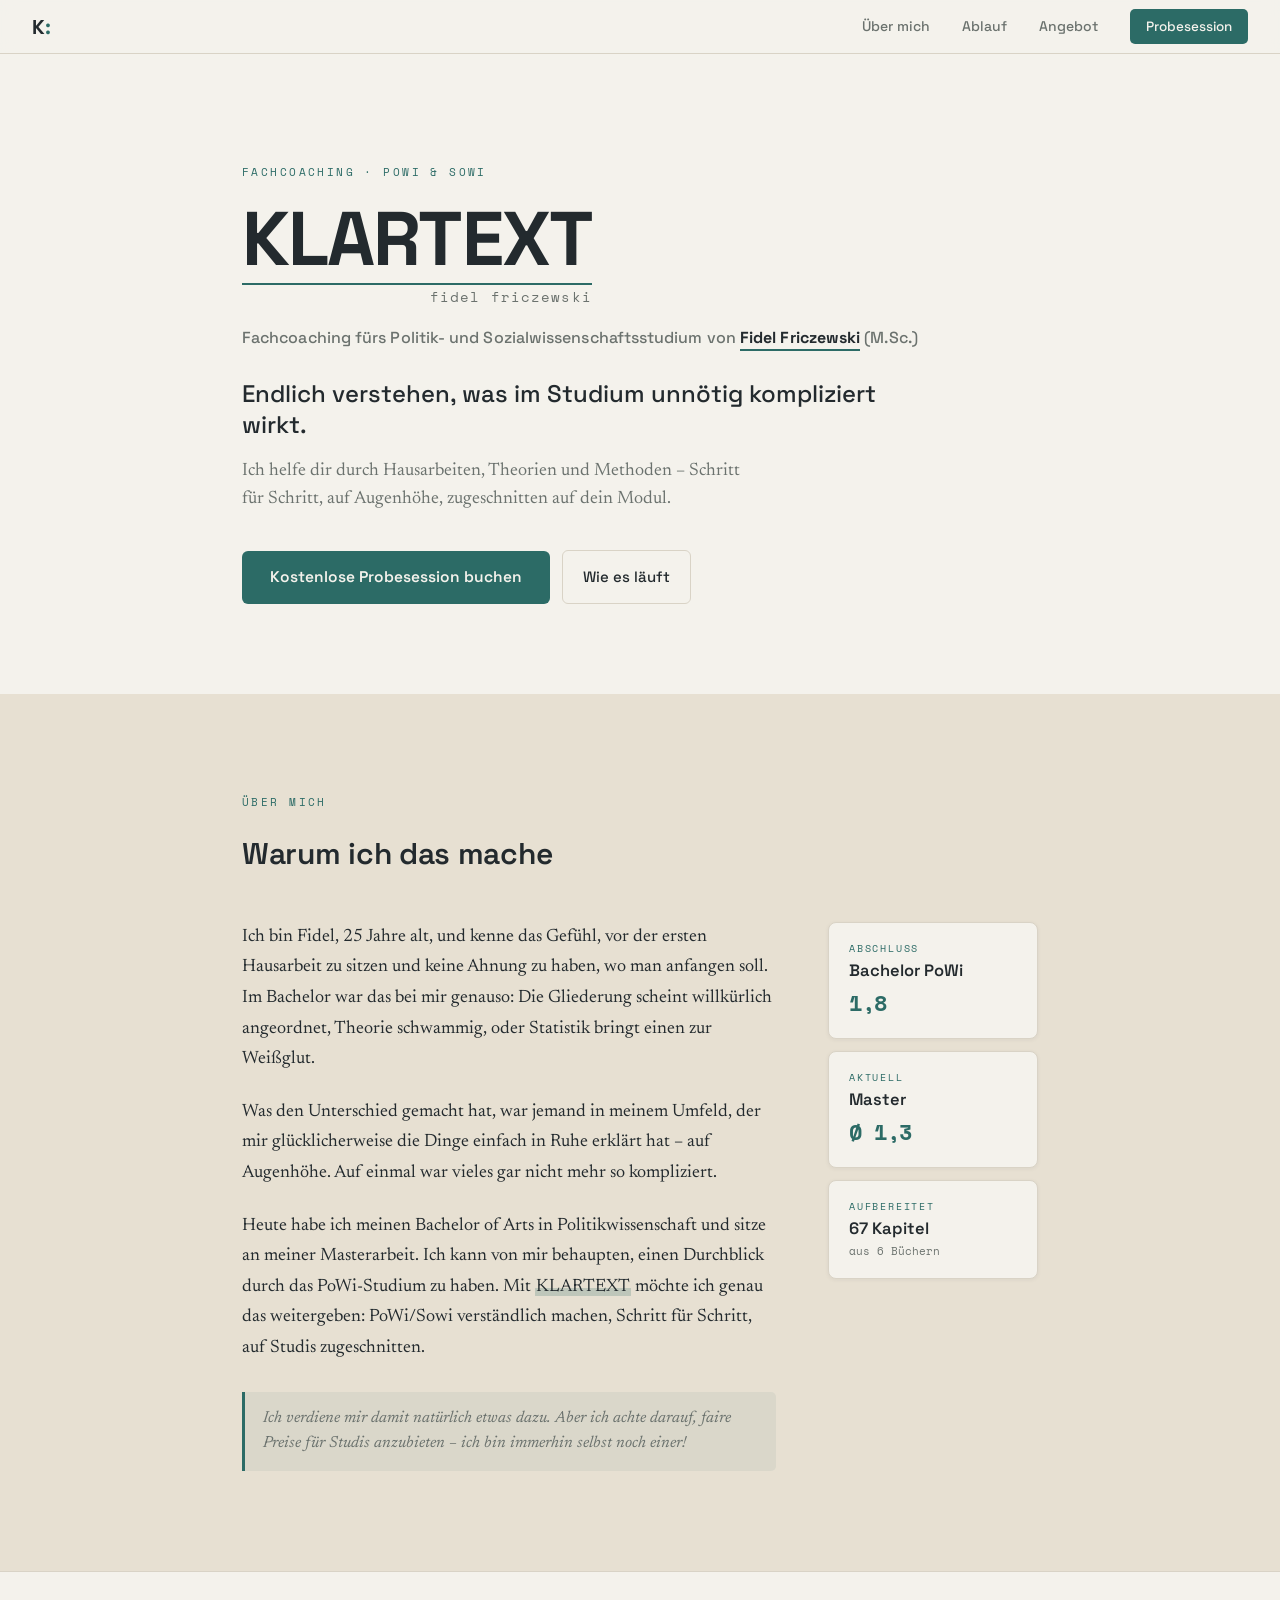
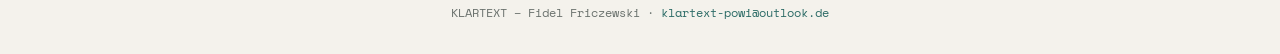
==== index.html @ bd60b350 "Rebrand to KLARTEXT – Fidel Friczewski + add favicons - New wordmark with byline signature (petrol u" ====
<!DOCTYPE html>
<html lang="de">
<head>
  <meta charset="UTF-8">
  <meta name="viewport" content="width=device-width, initial-scale=1">
  <title>KLARTEXT – Fidel Friczewski · Fachcoaching für PoWi-Studis</title>
  <meta name="description" content="Fachcoaching fürs Politik- und Sozialwissenschaftsstudium von Fidel Friczewski (M.Sc.). Verständlich erklärt, auf Augenhöhe, zugeschnitten auf dein Modul.">
  <link rel="preconnect" href="https://fonts.googleapis.com">
  <link rel="preconnect" href="https://fonts.gstatic.com" crossorigin>
  <link href="https://fonts.googleapis.com/css2?family=Newsreader:opsz,wght@6..72,400;6..72,500;6..72,600&family=Space+Grotesk:wght@400;500;600;700&family=Space+Mono:wght@400;700&display=swap" rel="stylesheet">
  <link rel="stylesheet" href="style.css">

<link rel="icon" type="image/png" href="favicons/favicon-96x96.png" sizes="96x96" />
<link rel="icon" type="image/svg+xml" href="favicons/favicon.svg" />
<link rel="shortcut icon" href="favicons/favicon.ico" />
<link rel="apple-touch-icon" sizes="180x180" href="favicons/apple-touch-icon.png" />
<meta name="apple-mobile-web-app-title" content="KLARTEXT" />
<link rel="manifest" href="favicons/site.webmanifest" />


</head>
<body>

  <!-- NAV -->
  <header class="site-nav">
    <a href="#" class="nav-mark">K<span class="colon">:</span></a>
    <nav>
      <a href="#ueber-mich">Über mich</a>
      <a href="#ablauf">Ablauf</a>
      <a href="#angebot">Angebot</a>
      <a href="#buchen" class="nav-cta">Probesession</a>
    </nav>
  </header>

  <main>

    <!-- SECTION 1: HERO -->
    <section id="hero" class="section-hero">
      <div class="container">
        <p class="eyebrow">Fachcoaching · PoWi & Sowi</p>
        <h1 class="wordmark">
          <span class="wm-sig">KLARTEXT<span class="byline">fidel friczewski</span></span>
        </h1>
        <p class="hero-nametag">Fachcoaching fürs Politik- und Sozialwissenschaftsstudium von <strong>Fidel Friczewski</strong> (M.Sc.)</p>
        <p class="tagline">Endlich verstehen, was im Studium unnötig kompliziert wirkt.</p>
        <p class="pitch">
          Ich helfe dir durch Hausarbeiten, Theorien und Methoden –
          Schritt für Schritt, auf Augenhöhe, zugeschnitten auf dein Modul.
        </p>
        <div class="hero-actions">
          <a href="#buchen" class="btn-primary">Kostenlose Probesession buchen</a>
          <a href="#ablauf" class="btn-ghost">Wie es läuft</a>
        </div>
      </div>
    </section>

    <!-- SECTION 2: ÜBER MICH -->
    <section id="ueber-mich" class="section-ueber">
      <div class="container">

        <div class="ueber-header" data-animate="fade-up">
          <p class="eyebrow">Über mich</p>
          <h2 class="section-heading">Warum ich das mache</h2>
        </div>

        <div class="ueber-layout">
          <div class="ueber-story">
            <p data-animate="fade-up" data-delay="0">Ich bin Fidel, 25 Jahre alt, und kenne das Gefühl, vor der ersten Hausarbeit zu sitzen und keine Ahnung zu haben, wo man anfangen soll. Im Bachelor war das bei mir genauso: Die Gliederung scheint willkürlich angeordnet, Theorie schwammig, oder Statistik bringt einen zur Weißglut.</p>
            <p data-animate="fade-up" data-delay="80">Was den Unterschied gemacht hat, war jemand in meinem Umfeld, der mir glücklicherweise die Dinge einfach in Ruhe erklärt hat – auf Augenhöhe. Auf einmal war vieles gar nicht mehr so kompliziert.</p>
            <p data-animate="fade-up" data-delay="160">Heute habe ich meinen Bachelor of Arts in Politikwissenschaft und sitze an meiner Masterarbeit. Ich kann von mir behaupten, einen Durchblick durch das PoWi-Studium zu haben. Mit <span class="kw">KLARTEXT</span> möchte ich genau das weitergeben: PoWi/Sowi verständlich machen, Schritt für Schritt, auf Studis zugeschnitten.</p>
            <blockquote class="ueber-honest" data-animate="fade-up" data-delay="240">Ich verdiene mir damit natürlich etwas dazu. Aber ich achte darauf, faire Preise für Studis anzubieten – ich bin immerhin selbst noch einer!</blockquote>
          </div>

          <aside class="ueber-facts">
            <div class="fact-card" data-animate="fade-up" data-delay="100">
              <span class="fact-label">Abschluss</span>
              <span class="fact-value">Bachelor PoWi</span>
              <span class="fact-score">1,8</span>
            </div>
            <div class="fact-card" data-animate="fade-up" data-delay="180">
              <span class="fact-label">Aktuell</span>
              <span class="fact-value">Master</span>
              <span class="fact-score">Ø 1,3</span>
            </div>
            <div class="fact-card" data-animate="fade-up" data-delay="260">
              <span class="fact-label">Aufbereitet</span>
              <span class="fact-value">67 Kapitel</span>
              <span class="fact-meta">aus 6 Büchern</span>
            </div>
          </aside>
        </div>

      </div>
    </section>

  </main>

  <!-- FOOTER placeholder -->
  <footer class="site-footer">
    <p>KLARTEXT – Fidel Friczewski · <a href="mailto:klartext-powi@outlook.de">klartext-powi@outlook.de</a></p>
  </footer>

  <script>
    const observer = new IntersectionObserver((entries) => {
      entries.forEach(entry => {
        if (!entry.isIntersecting) return;
        const el = entry.target;
        const delay = el.dataset.delay || 0;
        setTimeout(() => el.classList.add('is-visible'), Number(delay));
        observer.unobserve(el);
      });
    }, { threshold: 0.12 });

    document.querySelectorAll('[data-animate]').forEach(el => observer.observe(el));
  </script>
</body>
</html>
---- style.css ----
/* ─── TOKENS ─────────────────────────────────────────────── */
:root {
  --tinte:     #232a2e;
  --papier:    #f4f2ec;
  --petrol:    #2c6b66;
  --petrol-hl: rgba(44,107,102,.22);
  --sand:      #e7e0d2;
  --nebel:     #6b726e;
  --linie:     #d9d3c6;
  --card:      #fbfaf5;

  --font-display: "Space Grotesk", sans-serif;
  --font-body:    "Newsreader", Georgia, serif;
  --font-mono:    "Space Mono", monospace;

  --container: 860px;
}

/* ─── RESET ──────────────────────────────────────────────── */
*, *::before, *::after { box-sizing: border-box; margin: 0; padding: 0; }
html { scroll-behavior: smooth; }
body {
  background: var(--papier);
  color: var(--tinte);
  font-family: var(--font-body);
  font-size: 17px;
  line-height: 1.6;
  -webkit-font-smoothing: antialiased;
}
a { color: inherit; text-decoration: none; }
img { display: block; max-width: 100%; }

/* ─── LAYOUT HELPERS ─────────────────────────────────────── */
.container {
  max-width: var(--container);
  margin: 0 auto;
  padding: 0 clamp(18px, 5vw, 32px);
}

.eyebrow {
  font-family: var(--font-mono);
  font-size: 11px;
  letter-spacing: .22em;
  text-transform: uppercase;
  color: var(--petrol);
  margin-bottom: 18px;
}

.kw {
  background: linear-gradient(transparent 56%, var(--petrol-hl) 56%);
  padding: 0 .06em;
}

.colon { color: var(--petrol); }

/* ─── NAV ────────────────────────────────────────────────── */
.site-nav {
  position: sticky;
  top: 0;
  z-index: 100;
  background: rgba(244,242,236,.92);
  backdrop-filter: blur(8px);
  -webkit-backdrop-filter: blur(8px);
  border-bottom: 1px solid var(--linie);
  display: flex;
  align-items: center;
  justify-content: space-between;
  padding: 0 clamp(18px, 5vw, 32px);
  height: 54px;
}

.nav-mark {
  font-family: var(--font-display);
  font-weight: 700;
  font-size: 20px;
  letter-spacing: -.02em;
  line-height: 1;
}

.site-nav nav {
  display: flex;
  align-items: center;
  gap: clamp(16px, 3vw, 32px);
}

.site-nav nav a {
  font-family: var(--font-display);
  font-size: 14px;
  font-weight: 500;
  color: var(--nebel);
  transition: color .15s;
}
.site-nav nav a:hover { color: var(--tinte); }

.nav-cta {
  color: var(--papier) !important;
  background: var(--petrol);
  padding: 7px 16px;
  border-radius: 5px;
  font-size: 13.5px !important;
  transition: opacity .15s !important;
}
.nav-cta:hover { opacity: .85; }

/* ─── BUTTONS ────────────────────────────────────────────── */
.btn-primary {
  display: inline-block;
  background: var(--petrol);
  color: var(--papier);
  font-family: var(--font-display);
  font-weight: 600;
  font-size: 15.5px;
  padding: 14px 28px;
  border-radius: 6px;
  transition: opacity .15s;
}
.btn-primary:hover { opacity: .85; }

.btn-ghost {
  display: inline-block;
  color: var(--tinte);
  font-family: var(--font-display);
  font-weight: 500;
  font-size: 15px;
  padding: 14px 20px;
  border: 1px solid var(--linie);
  border-radius: 6px;
  transition: border-color .15s, color .15s;
}
.btn-ghost:hover { border-color: var(--petrol); color: var(--petrol); }

/* ─── WORDMARK SIGNATURE ─────────────────────────────────── */
.wm-sig { display: inline-block; }
.wm-sig .byline {
  display: block;
  text-align: right;
  border-top: 2px solid var(--petrol);
  margin-top: 6px;
  padding-top: 5px;
  font-family: var(--font-mono);
  font-size: clamp(11px, 1.4vw, 14px);
  font-weight: 400;
  letter-spacing: .08em;
  color: var(--nebel);
  line-height: 1;
}

/* ─── SECTION 1: HERO ────────────────────────────────────── */
.section-hero {
  padding: clamp(64px, 10vw, 110px) 0 clamp(56px, 8vw, 90px);
}

.section-hero .wordmark {
  font-family: var(--font-display);
  font-weight: 700;
  font-size: clamp(44px, 9vw, 76px);
  line-height: 1.02;
  letter-spacing: -.025em;
  margin-bottom: 10px;
}

.hero-nametag {
  font-family: var(--font-display);
  font-size: clamp(13.5px, 1.8vw, 16px);
  font-weight: 500;
  color: var(--nebel);
  margin-bottom: 28px;
  letter-spacing: .005em;
}
.hero-nametag strong {
  color: var(--tinte);
  font-weight: 700;
  border-bottom: 2px solid var(--petrol);
  padding-bottom: 1px;
}

.section-hero .tagline {
  font-family: var(--font-display);
  font-weight: 500;
  font-size: clamp(19px, 3vw, 24px);
  line-height: 1.3;
  max-width: 46ch;
  margin-bottom: 16px;
}

.section-hero .pitch {
  font-size: 18px;
  color: var(--nebel);
  max-width: 52ch;
  margin-bottom: 36px;
}

.hero-actions {
  display: flex;
  flex-wrap: wrap;
  gap: 12px;
  align-items: center;
}

/* ─── SCROLL ANIMATIONS ──────────────────────────────────── */
@media (prefers-reduced-motion: no-preference) {
  [data-animate="fade-up"] {
    opacity: 0;
    transform: translateY(22px);
    transition: opacity .55s ease, transform .55s ease;
  }
  [data-animate="fade-up"].is-visible {
    opacity: 1;
    transform: none;
  }
}

/* ─── SHARED SECTION HEADING ─────────────────────────────── */
.section-heading {
  font-family: var(--font-display);
  font-weight: 600;
  font-size: clamp(22px, 4vw, 30px);
  letter-spacing: -.01em;
  margin-bottom: 40px;
}

/* ─── SECTION 2: ÜBER MICH ──────────────────────────────── */
.section-ueber {
  background: var(--sand);
  padding: clamp(64px, 9vw, 100px) 0;
}

.ueber-header {
  margin-bottom: 44px;
}
.ueber-header .section-heading { margin-bottom: 0; }

.ueber-layout {
  display: grid;
  grid-template-columns: 1fr 210px;
  gap: 52px;
  align-items: start;
}

@media (max-width: 660px) {
  .ueber-layout { grid-template-columns: 1fr; gap: 36px; }
}

.ueber-story p {
  font-size: 18px;
  line-height: 1.7;
  margin-bottom: 22px;
}
.ueber-story p:last-of-type { margin-bottom: 0; }

.ueber-honest {
  margin-top: 28px;
  padding: 14px 18px;
  border-left: 3px solid var(--petrol);
  background: rgba(44,107,102,.07);
  border-radius: 0 5px 5px 0;
  font-family: var(--font-body);
  font-size: 16px;
  color: var(--nebel);
  font-style: italic;
}

.ueber-facts {
  display: flex;
  flex-direction: column;
  gap: 12px;
}

.fact-card {
  background: var(--papier);
  border: 1px solid var(--linie);
  border-radius: 8px;
  padding: 18px 20px;
  display: flex;
  flex-direction: column;
  gap: 4px;
  box-shadow: 0 1px 4px rgba(35,42,46,.06);
}

.fact-label {
  font-family: var(--font-mono);
  font-size: 10px;
  letter-spacing: .18em;
  text-transform: uppercase;
  color: var(--petrol);
}

.fact-value {
  font-family: var(--font-display);
  font-weight: 600;
  font-size: 16.5px;
  color: var(--tinte);
  line-height: 1.2;
}

.fact-score {
  font-family: var(--font-mono);
  font-size: 22px;
  font-weight: 700;
  color: var(--petrol);
  letter-spacing: -.02em;
}

.fact-meta {
  font-family: var(--font-mono);
  font-size: 11px;
  color: var(--nebel);
}

/* ─── FOOTER ─────────────────────────────────────────────── */
.site-footer {
  border-top: 1px solid var(--linie);
  padding: 32px clamp(18px, 5vw, 32px);
  text-align: center;
  font-family: var(--font-mono);
  font-size: 11.5px;
  color: var(--nebel);
}
.site-footer a { color: var(--petrol); }
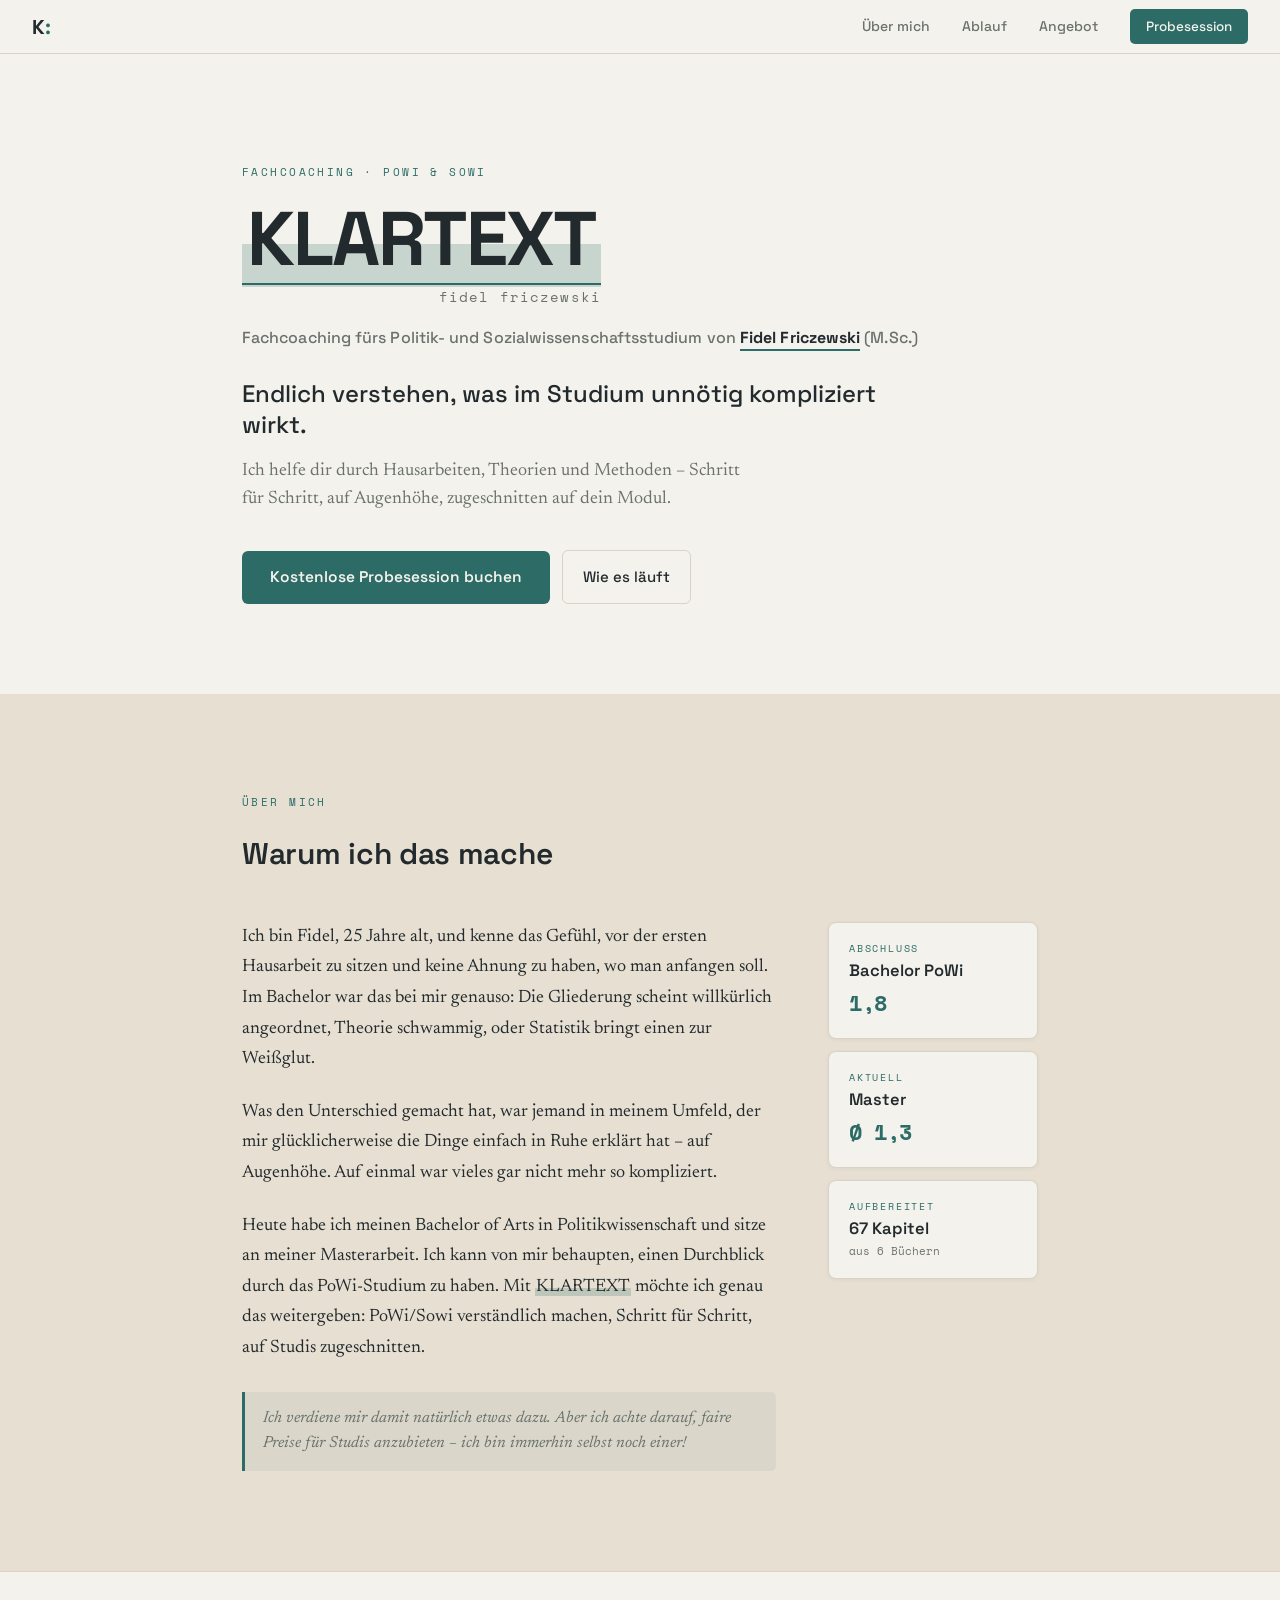
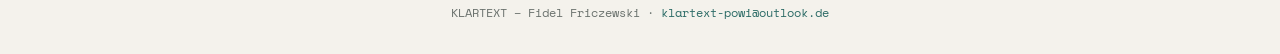
==== commit 8dfe1071: "new" ====
--- a/index.html
+++ b/index.html
@@ -39,7 +39,7 @@
       <div class="container">
         <p class="eyebrow">Fachcoaching · PoWi & Sowi</p>
         <h1 class="wordmark">
-          <span class="wm-sig">KLARTEXT<span class="byline">fidel friczewski</span></span>
+          <span class="wm-sig"><span class="kw">KLARTEXT</span><span class="byline">fidel friczewski</span></span>
         </h1>
         <p class="hero-nametag">Fachcoaching fürs Politik- und Sozialwissenschaftsstudium von <strong>Fidel Friczewski</strong> (M.Sc.)</p>
         <p class="tagline">Endlich verstehen, was im Studium unnötig kompliziert wirkt.</p>
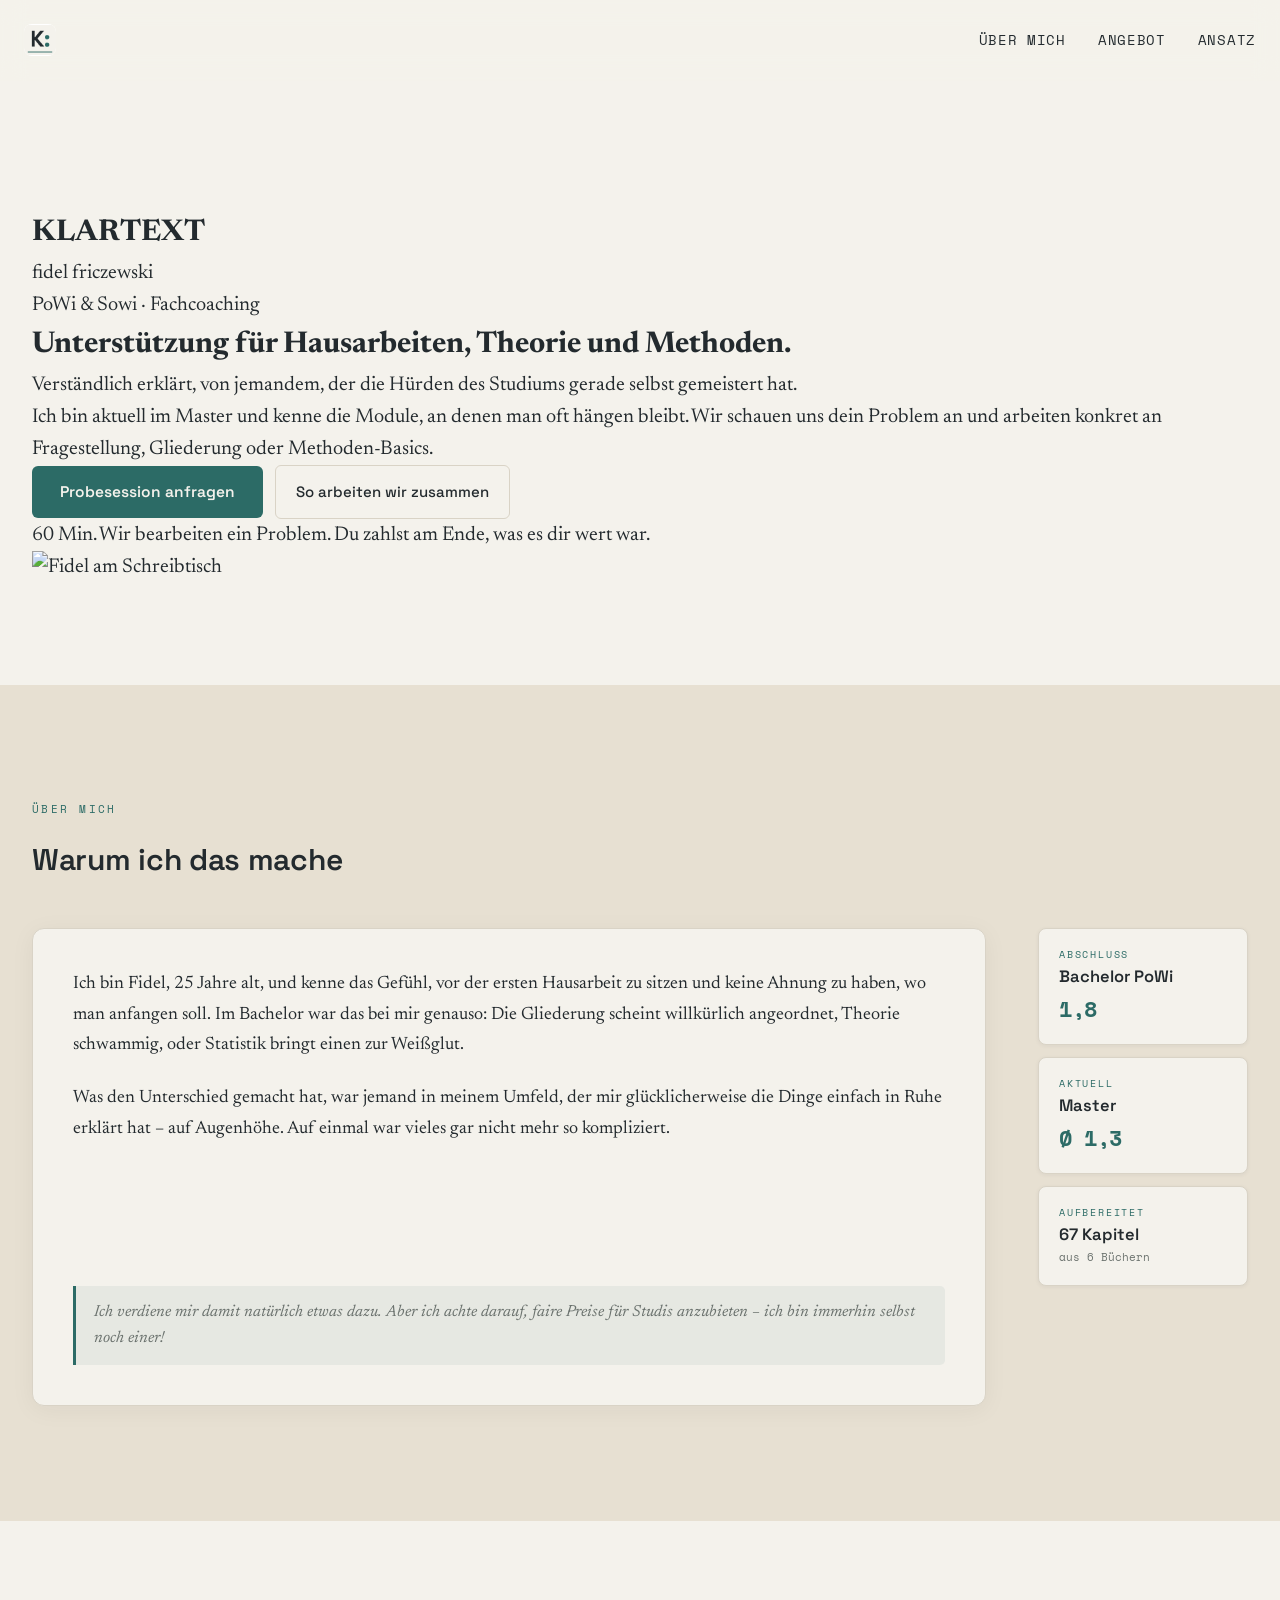
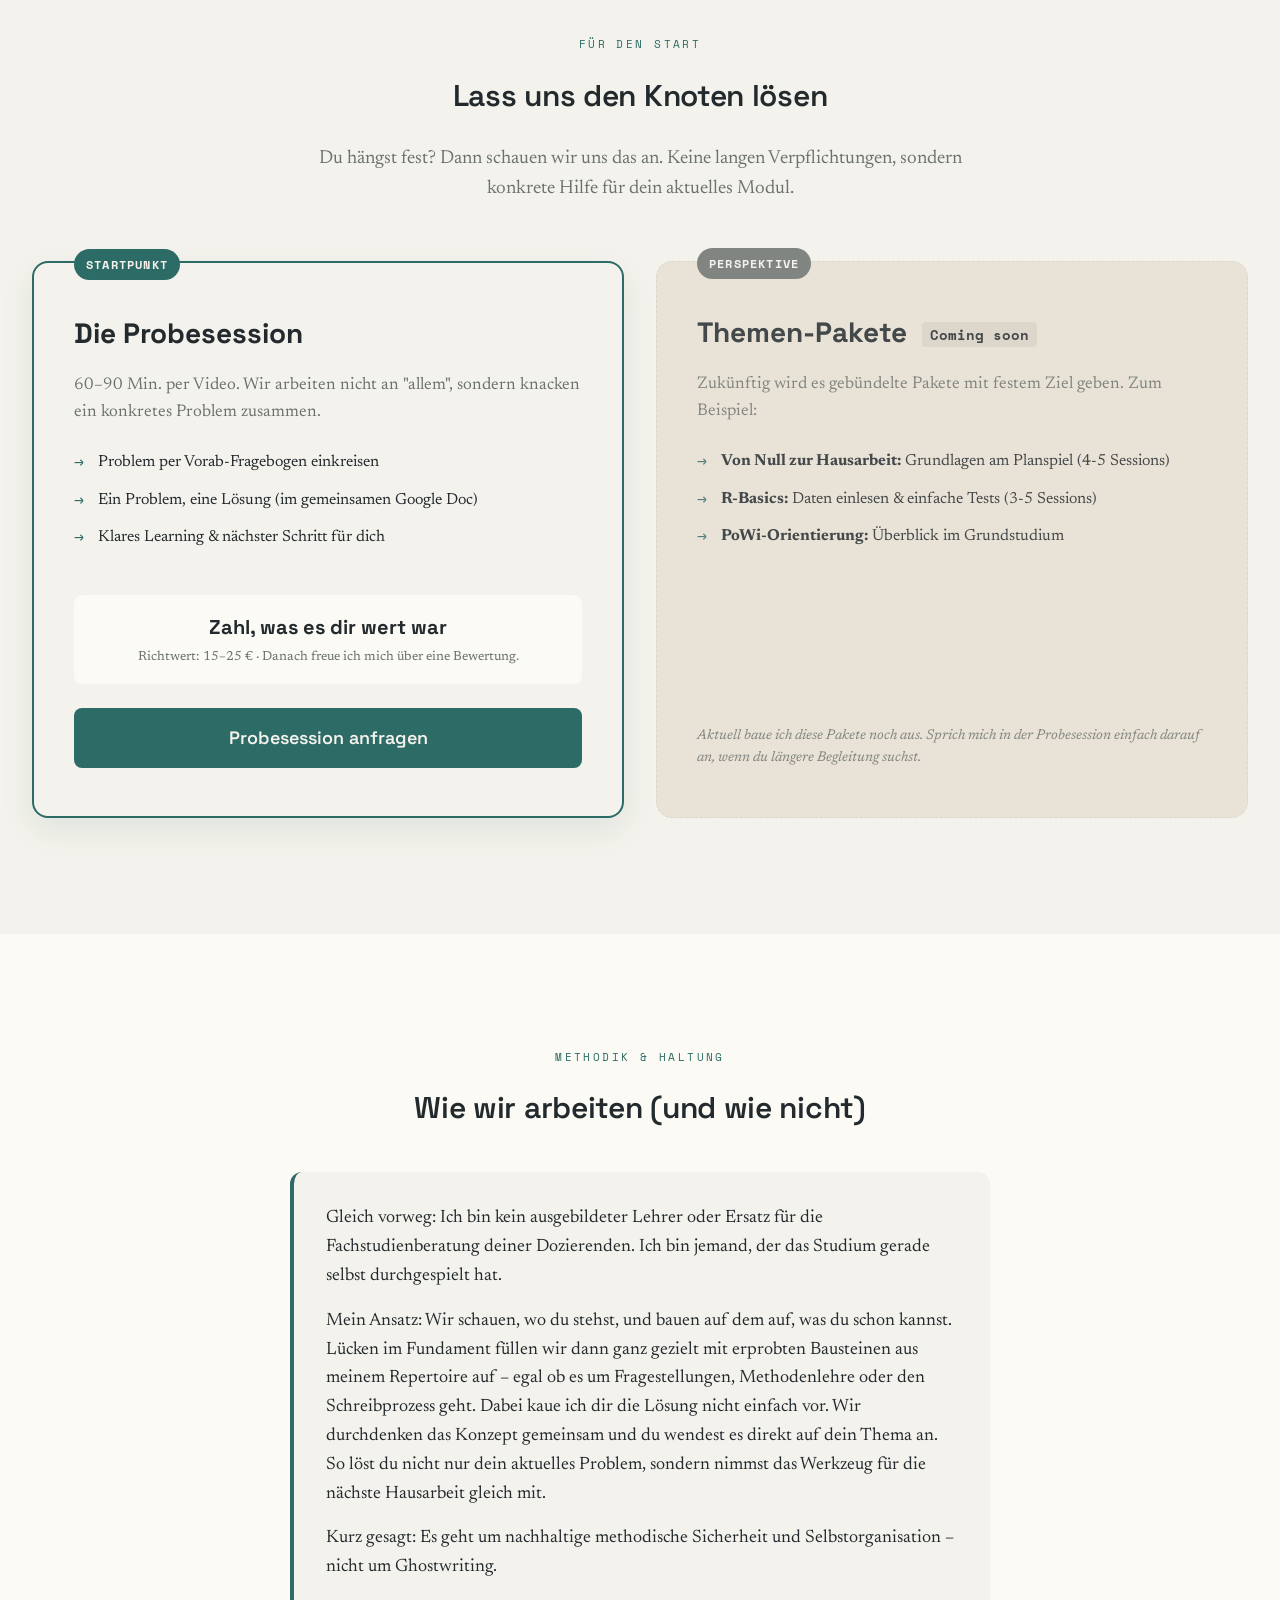
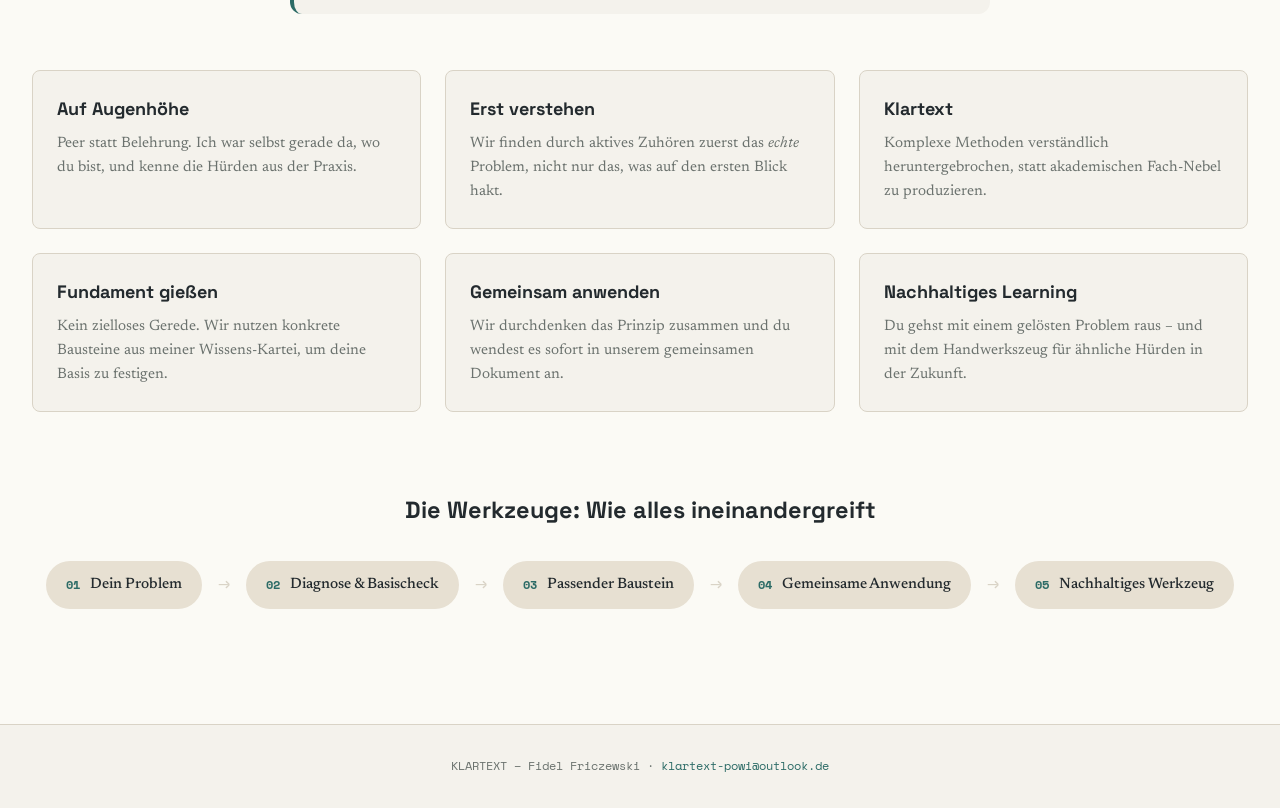
==== commit 08b756b1: "y" ====
--- a/index.html
+++ b/index.html
@@ -3,8 +3,9 @@
 <head>
   <meta charset="UTF-8">
   <meta name="viewport" content="width=device-width, initial-scale=1">
-  <title>KLARTEXT – Fidel Friczewski · Fachcoaching für PoWi-Studis</title>
-  <meta name="description" content="Fachcoaching fürs Politik- und Sozialwissenschaftsstudium von Fidel Friczewski (M.Sc.). Verständlich erklärt, auf Augenhöhe, zugeschnitten auf dein Modul.">
+  <title>KLARTEXT – Fachcoaching fürs Politik- und Sozialwissenschaftsstudium von Fidel Friczewski</title>
+  <meta name="description" content="KLARTEXT - Fachcoaching für Studis (Politik- und Sozialwissenschaften) von Fidel Friczewski (M.Sc.). Verständlich erklärt, auf Augenhöhe, zugeschnitten auf dein Modul.">
+  <meta name="theme-color" content="#f4f2ec">
   <link rel="preconnect" href="https://fonts.googleapis.com">
   <link rel="preconnect" href="https://fonts.gstatic.com" crossorigin>
   <link href="https://fonts.googleapis.com/css2?family=Newsreader:opsz,wght@6..72,400;6..72,500;6..72,600&family=Space+Grotesk:wght@400;500;600;700&family=Space+Mono:wght@400;700&display=swap" rel="stylesheet">
@@ -22,37 +23,58 @@
 <body>
 
   <!-- NAV -->
-  <header class="site-nav">
-    <a href="#" class="nav-mark">K<span class="colon">:</span></a>
-    <nav>
-      <a href="#ueber-mich">Über mich</a>
-      <a href="#ablauf">Ablauf</a>
-      <a href="#angebot">Angebot</a>
-      <a href="#buchen" class="nav-cta">Probesession</a>
-    </nav>
+  <header class="site-header" id="site-header">
+    <div class="nav-container">
+      
+      <a href="#" class="nav-brand">
+        <img src="favicons/favicon.svg" alt="KLARTEXT Icon" class="nav-icon">
+        <span class="nav-wordmark">KLARTEXT</span>
+      </a>
+
+      <nav class="site-nav">
+        <a href="#ueber-mich">Über mich</a>
+        <a href="#angebot">Angebot</a>
+        <a href="#prinzipien">Ansatz</a>
+      </nav>
+
+    </div>
   </header>
 
   <main>
 
     <!-- SECTION 1: HERO -->
-    <section id="hero" class="section-hero">
-      <div class="container">
-        <p class="eyebrow">Fachcoaching · PoWi & Sowi</p>
-        <h1 class="wordmark">
-          <span class="wm-sig"><span class="kw">KLARTEXT</span><span class="byline">fidel friczewski</span></span>
-        </h1>
-        <p class="hero-nametag">Fachcoaching fürs Politik- und Sozialwissenschaftsstudium von <strong>Fidel Friczewski</strong> (M.Sc.)</p>
-        <p class="tagline">Endlich verstehen, was im Studium unnötig kompliziert wirkt.</p>
-        <p class="pitch">
-          Ich helfe dir durch Hausarbeiten, Theorien und Methoden –
-          Schritt für Schritt, auf Augenhöhe, zugeschnitten auf dein Modul.
-        </p>
-        <div class="hero-actions">
-          <a href="#buchen" class="btn-primary">Kostenlose Probesession buchen</a>
-          <a href="#ablauf" class="btn-ghost">Wie es läuft</a>
-        </div>
-      </div>
-    </section>
+   <section class="section-hero">
+  <div class="container hero-split">
+    
+    <div class="hero-content" data-animate>
+      
+        <div class="klartext-logo-flexible">
+            <h1 class="klartext-logo-title">KLARTEXT</h1>
+            <p class="klartext-logo-signature">fidel friczewski</p>
+        </div>
+
+      <div class="kicker">PoWi & Sowi · Fachcoaching</div>
+      
+      <h2 class="hero-headline">Unterstützung für Hausarbeiten, Theorie und Methoden.</h2>
+      
+      <p class="hero-tagline">Verständlich erklärt, von jemandem, der die Hürden des Studiums gerade selbst gemeistert hat.</p>
+      
+      <p class="hero-pitch">Ich bin aktuell im Master und kenne die Module, an denen man oft hängen bleibt. Wir schauen uns dein Problem an und arbeiten konkret an Fragestellung, Gliederung oder Methoden-Basics.</p>
+
+      <div class="hero-actions">
+        <a href="https://tally.so/r/xX6OPv" target="_blank" class="btn btn-primary">Probesession anfragen</a>
+        <a href="#zusammenarbeit" class="btn btn-ghost">So arbeiten wir zusammen</a>
+      </div>
+      
+      <p class="microcopy">60 Min. Wir bearbeiten ein Problem. Du zahlst am Ende, was es dir wert war.</p>
+    </div>
+
+    <div class="hero-image" data-animate data-delay="200">
+      <img src="dein-foto.jpg" alt="Fidel am Schreibtisch">
+    </div>
+
+  </div>
+</section>
 
     <!-- SECTION 2: ÜBER MICH -->
     <section id="ueber-mich" class="section-ueber">
@@ -93,6 +115,123 @@
       </div>
     </section>
 
+
+<section id="angebot" class="section-angebot">
+      <div class="container">
+        
+        <div class="section-header" data-animate="fade-up">
+          <p class="eyebrow">Für den Start</p>
+          <h2 class="section-heading">Lass uns den Knoten lösen</h2>
+          <p class="section-intro">Du hängst fest? Dann schauen wir uns das an. Keine langen Verpflichtungen, sondern konkrete Hilfe für dein aktuelles Modul.</p>
+        </div>
+
+        <div class="angebot-grid">
+          
+          <div class="angebot-card highlight" data-animate="scale-up" data-delay="0">
+            <div class="card-badge">Startpunkt</div>
+            <h3>Die Probesession</h3>
+            <p class="angebot-details">60–90 Min. per Video. Wir arbeiten nicht an "allem", sondern knacken ein konkretes Problem zusammen.</p>
+            <ul class="angebot-features">
+              <li>Problem per Vorab-Fragebogen einkreisen</li>
+              <li>Ein Problem, eine Lösung (im gemeinsamen Google Doc)</li>
+              <li>Klares Learning & nächster Schritt für dich</li>
+            </ul>
+            <div class="pricing-box">
+              <span class="price">Zahl, was es dir wert war</span>
+              <span class="price-sub">Richtwert: 15–25 € · Danach freue ich mich über eine Bewertung.</span>
+            </div>
+            <a href="https://tally.so/r/xX6OPv" target="_blank" class="button primary-btn">Probesession anfragen</a>
+          </div>
+
+          <div class="angebot-card muted" data-animate="scale-up" data-delay="150">
+            <div class="card-badge neutral">Perspektive</div>
+            <h3>Themen-Pakete <span class="coming-soon-tag">Coming soon</span></h3>
+            <p class="angebot-details">Zukünftig wird es gebündelte Pakete mit festem Ziel geben. Zum Beispiel:</p>
+            <ul class="angebot-features">
+              <li><strong>Von Null zur Hausarbeit:</strong> Grundlagen am Planspiel (4-5 Sessions)</li>
+              <li><strong>R-Basics:</strong> Daten einlesen & einfache Tests (3-5 Sessions)</li>
+              <li><strong>PoWi-Orientierung:</strong> Überblick im Grundstudium</li>
+            </ul>
+            <p class="muted-note">Aktuell baue ich diese Pakete noch aus. Sprich mich in der Probesession einfach darauf an, wenn du längere Begleitung suchst.</p>
+          </div>
+
+        </div>
+      </div>
+    </section>
+
+   <section id="prinzipien" class="section-prinzipien">
+      <div class="container">
+        
+        <div class="ansatz-header" data-animate="fade-up">
+          <p class="eyebrow">Methodik & Haltung</p>
+          <h2 class="section-heading">Wie wir arbeiten (und wie nicht)</h2>
+          <div class="ansatz-text">
+            <p>Gleich vorweg: Ich bin kein ausgebildeter Lehrer oder Ersatz für die Fachstudienberatung deiner Dozierenden. Ich bin jemand, der das Studium gerade selbst durchgespielt hat.</p>
+            <p>Mein Ansatz: Wir schauen, wo du stehst, und bauen auf dem auf, was du schon kannst. Lücken im Fundament füllen wir dann ganz gezielt mit erprobten Bausteinen aus meinem Repertoire auf – egal ob es um Fragestellungen, Methodenlehre oder den Schreibprozess geht. Dabei kaue ich dir die Lösung nicht einfach vor. Wir durchdenken das Konzept gemeinsam und du wendest es direkt auf dein Thema an. So löst du nicht nur dein aktuelles Problem, sondern nimmst das Werkzeug für die nächste Hausarbeit gleich mit.</p>
+            <p>Kurz gesagt: Es geht um nachhaltige methodische Sicherheit und Selbstorganisation – nicht um Ghostwriting.</p>
+          </div>
+        </div>
+
+        <div class="prinzipien-grid">
+          <div class="prinzip-card" data-animate="fade-up" data-delay="0">
+            <h4>Auf Augenhöhe</h4>
+            <p>Peer statt Belehrung. Ich war selbst gerade da, wo du bist, und kenne die Hürden aus der Praxis.</p>
+          </div>
+          <div class="prinzip-card" data-animate="fade-up" data-delay="50">
+            <h4>Erst verstehen</h4>
+            <p>Wir finden durch aktives Zuhören zuerst das <em>echte</em> Problem, nicht nur das, was auf den ersten Blick hakt.</p>
+          </div>
+          <div class="prinzip-card" data-animate="fade-up" data-delay="100">
+            <h4>Klartext</h4>
+            <p>Komplexe Methoden verständlich heruntergebrochen, statt akademischen Fach-Nebel zu produzieren.</p>
+          </div>
+          <div class="prinzip-card" data-animate="fade-up" data-delay="150">
+            <h4>Fundament gießen</h4>
+            <p>Kein zielloses Gerede. Wir nutzen konkrete Bausteine aus meiner Wissens-Kartei, um deine Basis zu festigen.</p>
+          </div>
+          <div class="prinzip-card" data-animate="fade-up" data-delay="200">
+            <h4>Gemeinsam anwenden</h4>
+            <p>Wir durchdenken das Prinzip zusammen und du wendest es sofort in unserem gemeinsamen Dokument an.</p>
+          </div>
+          <div class="prinzip-card" data-animate="fade-up" data-delay="250">
+            <h4>Nachhaltiges Learning</h4>
+            <p>Du gehst mit einem gelösten Problem raus – und mit dem Handwerkszeug für ähnliche Hürden in der Zukunft.</p>
+          </div>
+        </div>
+
+        <div class="ressourcen-box" data-animate="fade-up">
+          <h3>Die Werkzeuge: Wie alles ineinandergreift</h3>
+          <div class="prozess-flow">
+            <div class="flow-step">
+              <span class="flow-num">01</span>
+              <span class="flow-text">Dein Problem</span>
+            </div>
+            <div class="flow-arrow">→</div>
+            <div class="flow-step">
+              <span class="flow-num">02</span>
+              <span class="flow-text">Diagnose & Basischeck</span>
+            </div>
+            <div class="flow-arrow">→</div>
+            <div class="flow-step">
+              <span class="flow-num">03</span>
+              <span class="flow-text">Passender Baustein</span>
+            </div>
+            <div class="flow-arrow">→</div>
+            <div class="flow-step">
+              <span class="flow-num">04</span>
+              <span class="flow-text">Gemeinsame Anwendung</span>
+            </div>
+            <div class="flow-arrow">→</div>
+            <div class="flow-step">
+              <span class="flow-num">05</span>
+              <span class="flow-text">Nachhaltiges Werkzeug</span>
+            </div>
+          </div>
+        </div>
+
+      </div>
+    </section>
+
   </main>
 
   <!-- FOOTER placeholder -->
@@ -101,17 +240,47 @@
   </footer>
 
   <script>
-    const observer = new IntersectionObserver((entries) => {
-      entries.forEach(entry => {
-        if (!entry.isIntersecting) return;
-        const el = entry.target;
-        const delay = el.dataset.delay || 0;
+  const observer = new IntersectionObserver((entries) => {
+    entries.forEach(entry => {
+      const el = entry.target;
+      const delay = el.dataset.delay || 0;
+
+      if (entry.isIntersecting) {
+        // Element kommt ins Sichtfeld: Animation starten
         setTimeout(() => el.classList.add('is-visible'), Number(delay));
-        observer.unobserve(el);
-      });
-    }, { threshold: 0.12 });
-
-    document.querySelectorAll('[data-animate]').forEach(el => observer.observe(el));
-  </script>
+      } else {
+        // Element verlässt das Sichtfeld: Animation zurücksetzen
+        el.classList.remove('is-visible');
+      }
+    });
+  }, { threshold: 0.12 });
+
+  document.querySelectorAll('[data-animate]').forEach(el => observer.observe(el));
+
+  // --- NAVBAR SCROLL EFFEKT ---
+  const header = document.getElementById('site-header');
+  const heroWordmark = document.querySelector('.section-hero .wordmark');
+
+  if (heroWordmark && header) {
+    const navObserver = new IntersectionObserver((entries) => {
+      // Wenn die Sichtbarkeit unter 100% fällt (also abgeschnitten wird)
+      if (entries[0].intersectionRatio < 1) {
+        header.classList.add('is-scrolled');
+      } else {
+        header.classList.remove('is-scrolled');
+      }
+    }, { 
+      // Der Trigger zieht eine unsichtbare Linie 80px unter dem oberen Bildschirmrand
+      // (Das entspricht ca. der Höhe der Navbar)
+      rootMargin: "-80px 0px 0px 0px",
+      // 1.0 bedeutet: Löst exakt in dem Moment aus, wo der obere Rand der großen
+      // Schrift nicht mehr zu 100% unterhalb dieser Linie liegt.
+      threshold: [1.0] 
+    });
+
+    navObserver.observe(heroWordmark);
+  }
+</script>
+
 </body>
 </html>
--- a/style.css
+++ b/style.css
@@ -13,7 +13,7 @@
   --font-body:    "Newsreader", Georgia, serif;
   --font-mono:    "Space Mono", monospace;
 
-  --container: 860px;
+  --container: 1400px;
 }
 
 /* ─── RESET ──────────────────────────────────────────────── */
@@ -23,7 +23,7 @@
   background: var(--papier);
   color: var(--tinte);
   font-family: var(--font-body);
-  font-size: 17px;
+  font-size: 20px;
   line-height: 1.6;
   -webkit-font-smoothing: antialiased;
 }
@@ -53,54 +53,93 @@
 
 .colon { color: var(--petrol); }
 
-/* ─── NAV ────────────────────────────────────────────────── */
+/* ─── HEADER / NAVBAR ────────────────────────────────────── */
+.site-header {
+  position: sticky; /* Klebt immer oben */
+  top: 0;
+  left: 0;
+  width: 100%;
+  z-index: 1000;
+  padding: 24px 0;
+  /* NEU: Hintergrund und Blur sind immer aktiv */
+  background: rgba(244, 242, 236, 0.85); 
+  backdrop-filter: blur(12px);
+  -webkit-backdrop-filter: blur(12px);
+  border-bottom: 1px solid transparent; /* Linie anfangs unsichtbar */
+  transition: padding 0.3s ease, border-color 0.3s ease;
+}
+
+/* Beim Scrollen wird sie nur noch schmaler und bekommt die Trennlinie */
+.site-header.is-scrolled {
+  padding: 14px 0;
+  border-bottom: 1px solid rgba(217, 211, 198, 0.6); 
+}
+
+.nav-container {
+  max-width: var(--container);
+  margin: 0 auto;
+  padding: 0 24px;
+  display: flex;
+  justify-content: space-between;
+  align-items: center;
+}
+
+.nav-brand {
+  display: flex;
+  align-items: center;
+  gap: 12px;
+}
+
+/* Das dauerhafte Favicon */
+.nav-icon {
+  width: 32px;
+  height: 32px;
+  display: block;
+}
+
+/* Das kleine Wordmark (anfangs versteckt) */
+.nav-wordmark {
+  font-family: var(--font-display);
+  font-weight: 700;
+  font-size: 20px;
+  color: var(--tinte);
+  letter-spacing: -0.02em;
+  opacity: 0; /* Unsichtbar */
+  transform: translateX(-15px); /* Leicht nach links verschoben */
+  transition: opacity 0.3s ease, transform 0.3s ease;
+  pointer-events: none;
+}
+
+/* Sobald gescrollt wird, wird es sichtbar */
+.site-header.is-scrolled .nav-wordmark {
+  opacity: 1;
+  transform: translateX(0); /* Rutscht an seinen Platz */
+  pointer-events: auto;
+}
+
+/* Die Links rechts */
 .site-nav {
-  position: sticky;
-  top: 0;
-  z-index: 100;
-  background: rgba(244,242,236,.92);
-  backdrop-filter: blur(8px);
-  -webkit-backdrop-filter: blur(8px);
-  border-bottom: 1px solid var(--linie);
-  display: flex;
-  align-items: center;
-  justify-content: space-between;
-  padding: 0 clamp(18px, 5vw, 32px);
-  height: 54px;
-}
-
-.nav-mark {
-  font-family: var(--font-display);
-  font-weight: 700;
-  font-size: 20px;
-  letter-spacing: -.02em;
-  line-height: 1;
-}
-
-.site-nav nav {
-  display: flex;
-  align-items: center;
-  gap: clamp(16px, 3vw, 32px);
-}
-
-.site-nav nav a {
-  font-family: var(--font-display);
+  display: flex;
+  gap: 32px;
+}
+
+.site-nav a {
+  font-family: var(--font-mono);
   font-size: 14px;
-  font-weight: 500;
-  color: var(--nebel);
-  transition: color .15s;
-}
-.site-nav nav a:hover { color: var(--tinte); }
-
-.nav-cta {
-  color: var(--papier) !important;
-  background: var(--petrol);
-  padding: 7px 16px;
-  border-radius: 5px;
-  font-size: 13.5px !important;
-  transition: opacity .15s !important;
-}
-.nav-cta:hover { opacity: .85; }
+  color: var(--tinte);
+  text-transform: uppercase;
+  letter-spacing: 0.05em;
+  transition: color 0.2s ease;
+}
+
+.site-nav a:hover {
+  color: var(--petrol);
+}
+
+@media (max-width: 600px) {
+  .site-nav { gap: 16px; }
+  .site-nav a { font-size: 12px; }
+}
 
 /* ─── BUTTONS ────────────────────────────────────────────── */
 .btn-primary {
@@ -147,13 +186,13 @@
 
 /* ─── SECTION 1: HERO ────────────────────────────────────── */
 .section-hero {
-  padding: clamp(64px, 10vw, 110px) 0 clamp(56px, 8vw, 90px);
+  padding: clamp(64px, 10vw, 160px) 0 clamp(56px, 8vw, 120px);
 }
 
 .section-hero .wordmark {
   font-family: var(--font-display);
   font-weight: 700;
-  font-size: clamp(44px, 9vw, 76px);
+  font-size: clamp(44px, 9vw, 96px);
   line-height: 1.02;
   letter-spacing: -.025em;
   margin-bottom: 10px;
@@ -161,12 +200,12 @@
 
 .hero-nametag {
   font-family: var(--font-display);
-  font-size: clamp(13.5px, 1.8vw, 16px);
-  font-weight: 500;
-  color: var(--nebel);
+  font-size: clamp(18px, 2vw, 24px);
+  font-weight: 700;
+  color: var(--tinte);
   margin-bottom: 28px;
-  letter-spacing: .005em;
-}
+}
+
 .hero-nametag strong {
   color: var(--tinte);
   font-weight: 700;
@@ -177,7 +216,7 @@
 .section-hero .tagline {
   font-family: var(--font-display);
   font-weight: 500;
-  font-size: clamp(19px, 3vw, 24px);
+  font-size: clamp(28px, 3vw, 42px);
   line-height: 1.3;
   max-width: 46ch;
   margin-bottom: 16px;
@@ -208,6 +247,28 @@
     opacity: 1;
     transform: none;
   }
+
+  /* Einfliegen von Links */
+  [data-animate="fade-left"] {
+    opacity: 0;
+    transform: translateX(-40px);
+    transition: opacity .6s ease-out, transform .6s ease-out;
+  }
+  [data-animate="fade-left"].is-visible {
+    opacity: 1;
+    transform: none;
+  }
+
+  /* Sanftes Vergrößern */
+  [data-animate="scale-up"] {
+    opacity: 0;
+    transform: scale(0.95);
+    transition: opacity .6s cubic-bezier(0.16, 1, 0.3, 1), transform .6s cubic-bezier(0.16, 1, 0.3, 1);
+  }
+  [data-animate="scale-up"].is-visible {
+    opacity: 1;
+    transform: none;
+  }
 }
 
 /* ─── SHARED SECTION HEADING ─────────────────────────────── */
@@ -222,7 +283,7 @@
 /* ─── SECTION 2: ÜBER MICH ──────────────────────────────── */
 .section-ueber {
   background: var(--sand);
-  padding: clamp(64px, 9vw, 100px) 0;
+  padding: clamp(64px, 9vw, 140px) 0;
 }
 
 .ueber-header {
@@ -239,6 +300,14 @@
 
 @media (max-width: 660px) {
   .ueber-layout { grid-template-columns: 1fr; gap: 36px; }
+}
+
+.ueber-story {
+  background: var(--papier);
+  padding: 40px;
+  border-radius: 12px;
+  border: 1px solid var(--linie);
+  box-shadow: 0 4px 24px rgba(35,42,46,.05); /* Moderner, weicher Schatten */
 }
 
 .ueber-story p {
@@ -307,6 +376,267 @@
   color: var(--nebel);
 }
 
+
+/* ─── SECTION 3: ABLAUF ─────────────────────────────────── */
+/* ─── GEMEINSAME HEADER (Für alle neuen Sections) ─── */
+.section-header, .ansatz-header {
+  text-align: center;
+  margin-bottom: 56px;
+  max-width: 700px;
+  margin-left: auto;
+  margin-right: auto;
+}
+
+.section-intro {
+  font-size: 19px;
+  color: var(--nebel);
+  margin-top: -16px;
+}
+
+/* ─── SECTION: ANGEBOT ─── */
+.section-angebot {
+  padding: clamp(64px, 9vw, 140px) 0;
+}
+
+.angebot-grid {
+  display: grid;
+  grid-template-columns: 1fr 1fr;
+  gap: 32px;
+}
+
+@media (max-width: 860px) {
+  .angebot-grid { grid-template-columns: 1fr; }
+}
+
+.angebot-card {
+  border-radius: 16px;
+  padding: 48px 40px;
+  position: relative;
+  display: flex;
+  flex-direction: column;
+}
+
+.angebot-card.highlight {
+  background: var(--papier);
+  border: 2px solid var(--petrol);
+  box-shadow: 0 12px 32px rgba(44,107,102,.1);
+}
+
+.angebot-card.muted {
+  background: var(--sand);
+  border: 1px dashed var(--linie);
+  opacity: 0.85; /* Nimmt die Karte optisch zurück */
+}
+
+.card-badge {
+  position: absolute;
+  top: -14px;
+  left: 40px;
+  background: var(--petrol);
+  color: var(--papier);
+  font-family: var(--font-mono);
+  font-size: 12px;
+  text-transform: uppercase;
+  letter-spacing: 0.1em;
+  padding: 6px 12px;
+  border-radius: 20px;
+  font-weight: 700;
+}
+
+.card-badge.neutral {
+  background: var(--nebel);
+}
+
+.angebot-card h3 {
+  font-family: var(--font-display);
+  font-size: 28px;
+  margin-bottom: 16px;
+}
+
+.coming-soon-tag {
+  font-size: 14px;
+  background: var(--linie);
+  color: var(--tinte);
+  padding: 2px 8px;
+  border-radius: 4px;
+  vertical-align: middle;
+  margin-left: 8px;
+  font-family: var(--font-mono);
+}
+
+.angebot-details {
+  font-size: 17px;
+  color: var(--nebel);
+  margin-bottom: 24px;
+}
+
+.angebot-features {
+  list-style: none;
+  margin-bottom: 32px;
+  flex-grow: 1; /* Schiebt Button/Preis nach unten */
+}
+
+.angebot-features li {
+  position: relative;
+  padding-left: 24px;
+  margin-bottom: 12px;
+  font-size: 16px;
+}
+
+.angebot-features li::before {
+  content: "→";
+  position: absolute;
+  left: 0;
+  color: var(--petrol);
+  font-family: var(--font-mono);
+}
+
+.pricing-box {
+  background: var(--card);
+  padding: 16px;
+  border-radius: 8px;
+  margin-bottom: 24px;
+  text-align: center;
+}
+
+.price {
+  display: block;
+  font-family: var(--font-display);
+  font-weight: 700;
+  font-size: 20px;
+  color: var(--tinte);
+}
+
+.price-sub {
+  display: block;
+  font-size: 13px;
+  color: var(--nebel);
+  margin-top: 4px;
+}
+
+.button.primary-btn {
+  display: block;
+  text-align: center;
+  background: var(--petrol);
+  color: var(--papier);
+  padding: 16px 24px;
+  border-radius: 8px;
+  font-family: var(--font-display);
+  font-weight: 600;
+  font-size: 18px;
+  transition: background 0.2s ease, transform 0.2s ease;
+}
+
+.button.primary-btn:hover {
+  background: #1f4f4b; /* Etwas dunkleres Petrol */
+  transform: translateY(-2px);
+}
+
+.muted-note {
+  font-size: 14px;
+  font-style: italic;
+  color: var(--nebel);
+  margin-top: auto;
+}
+
+/* ─── SECTION: PRINZIPIEN & METHODIK ─── */
+.section-prinzipien {
+  background: var(--card);
+  padding: clamp(64px, 9vw, 140px) 0;
+}
+
+.ansatz-text {
+  font-size: 18px;
+  line-height: 1.6;
+  text-align: left;
+  background: var(--papier);
+  padding: 32px;
+  border-radius: 12px;
+  border-left: 4px solid var(--petrol);
+  margin-top: 24px;
+}
+
+.ansatz-text p { margin-bottom: 16px; }
+.ansatz-text p:last-child { margin-bottom: 0; }
+
+.prinzipien-grid {
+  display: grid;
+  grid-template-columns: repeat(3, 1fr);
+  gap: 24px;
+  margin-top: 56px;
+}
+
+@media (max-width: 900px) {
+  .prinzipien-grid { grid-template-columns: repeat(2, 1fr); }
+}
+@media (max-width: 600px) {
+  .prinzipien-grid { grid-template-columns: 1fr; }
+}
+
+.prinzip-card {
+  background: var(--papier);
+  border: 1px solid var(--linie);
+  padding: 24px;
+  border-radius: 8px;
+}
+
+.prinzip-card h4 {
+  font-family: var(--font-display);
+  font-size: 18px;
+  color: var(--tinte);
+  margin-bottom: 8px;
+}
+
+.prinzip-card p {
+  font-size: 15px;
+  color: var(--nebel);
+}
+
+/* ─── RESSOURCEN FLOW ─── */
+.ressourcen-box {
+  margin-top: 80px;
+  text-align: center;
+}
+
+.ressourcen-box h3 {
+  font-family: var(--font-display);
+  margin-bottom: 32px;
+}
+
+.prozess-flow {
+  display: flex;
+  align-items: center;
+  justify-content: center;
+  flex-wrap: wrap;
+  gap: 16px;
+}
+
+.flow-step {
+  background: var(--sand);
+  padding: 12px 20px;
+  border-radius: 30px;
+  display: flex;
+  align-items: center;
+  gap: 10px;
+}
+
+.flow-num {
+  font-family: var(--font-mono);
+  font-size: 12px;
+  color: var(--petrol);
+  font-weight: 700;
+}
+
+.flow-text {
+  font-weight: 500;
+  font-size: 15px;
+}
+
+.flow-arrow {
+  color: var(--linie);
+  font-family: var(--font-mono);
+}
+
 /* ─── FOOTER ─────────────────────────────────────────────── */
 .site-footer {
   border-top: 1px solid var(--linie);
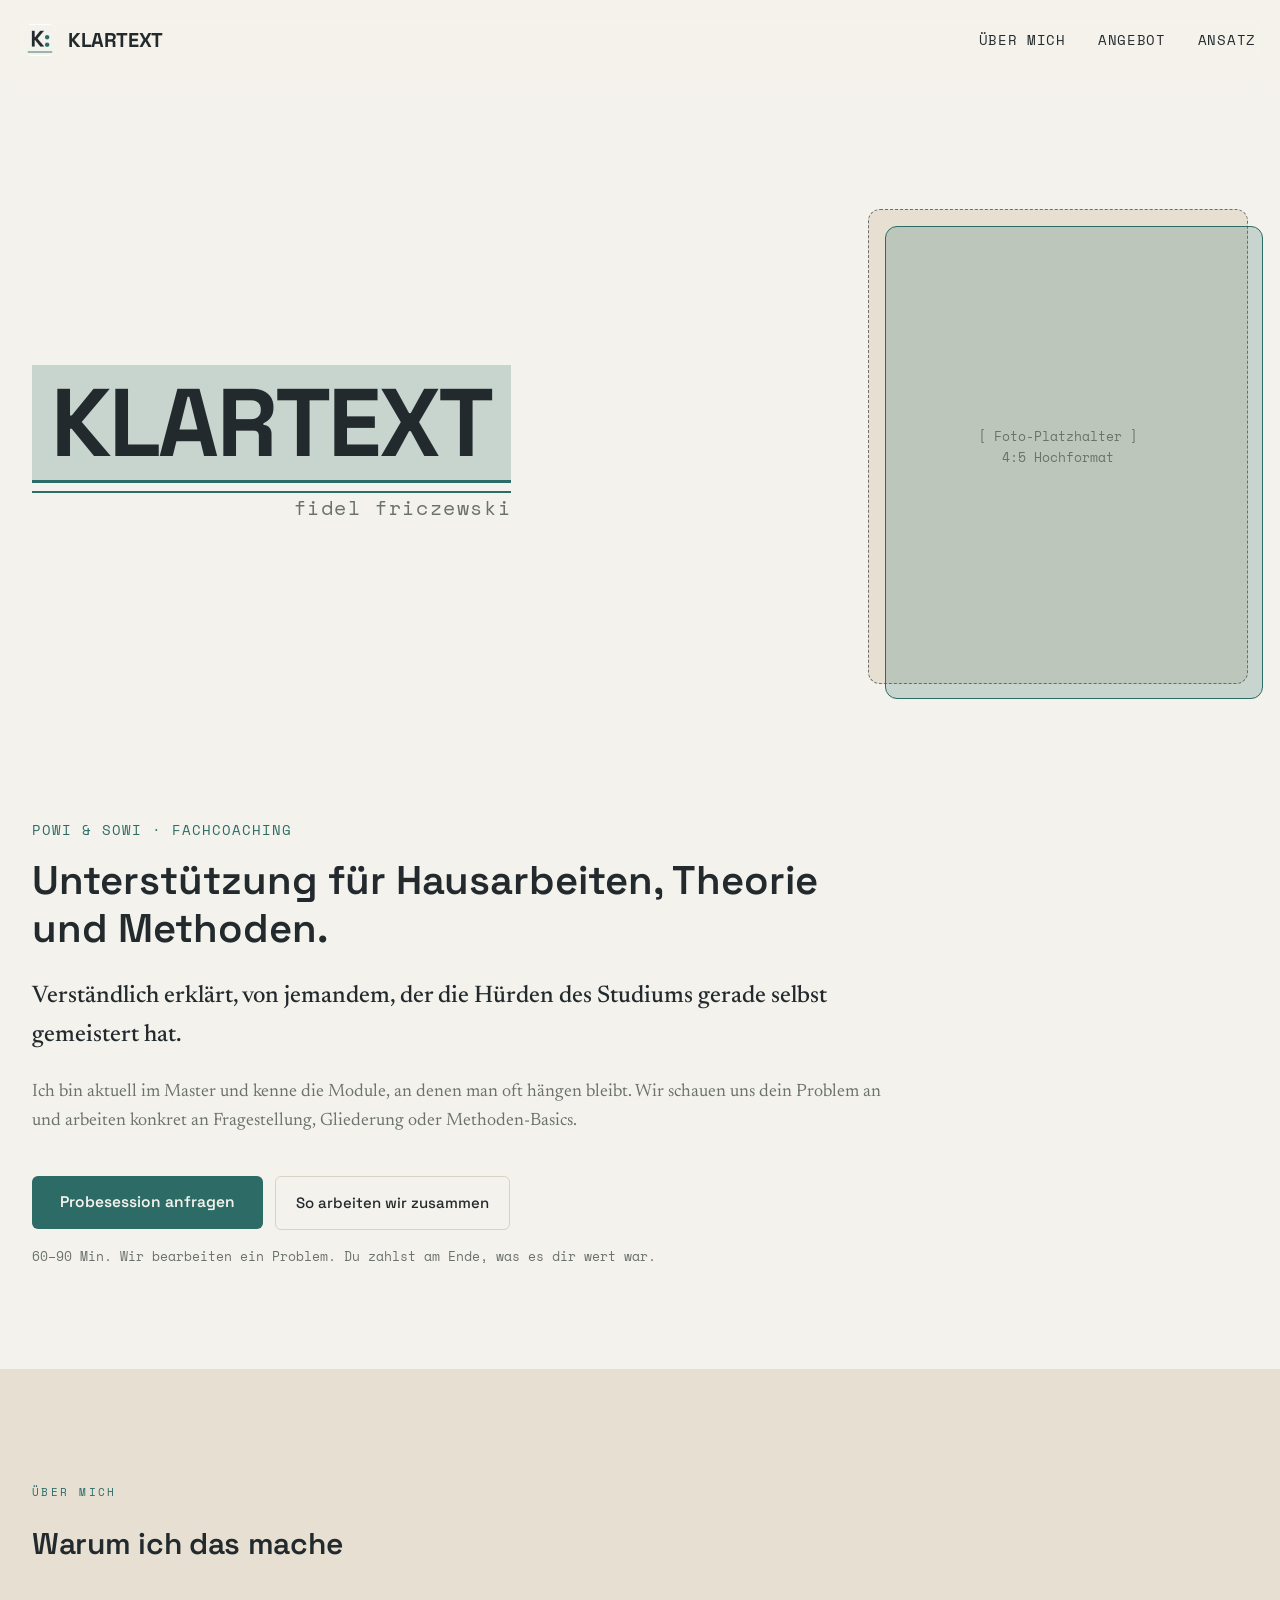
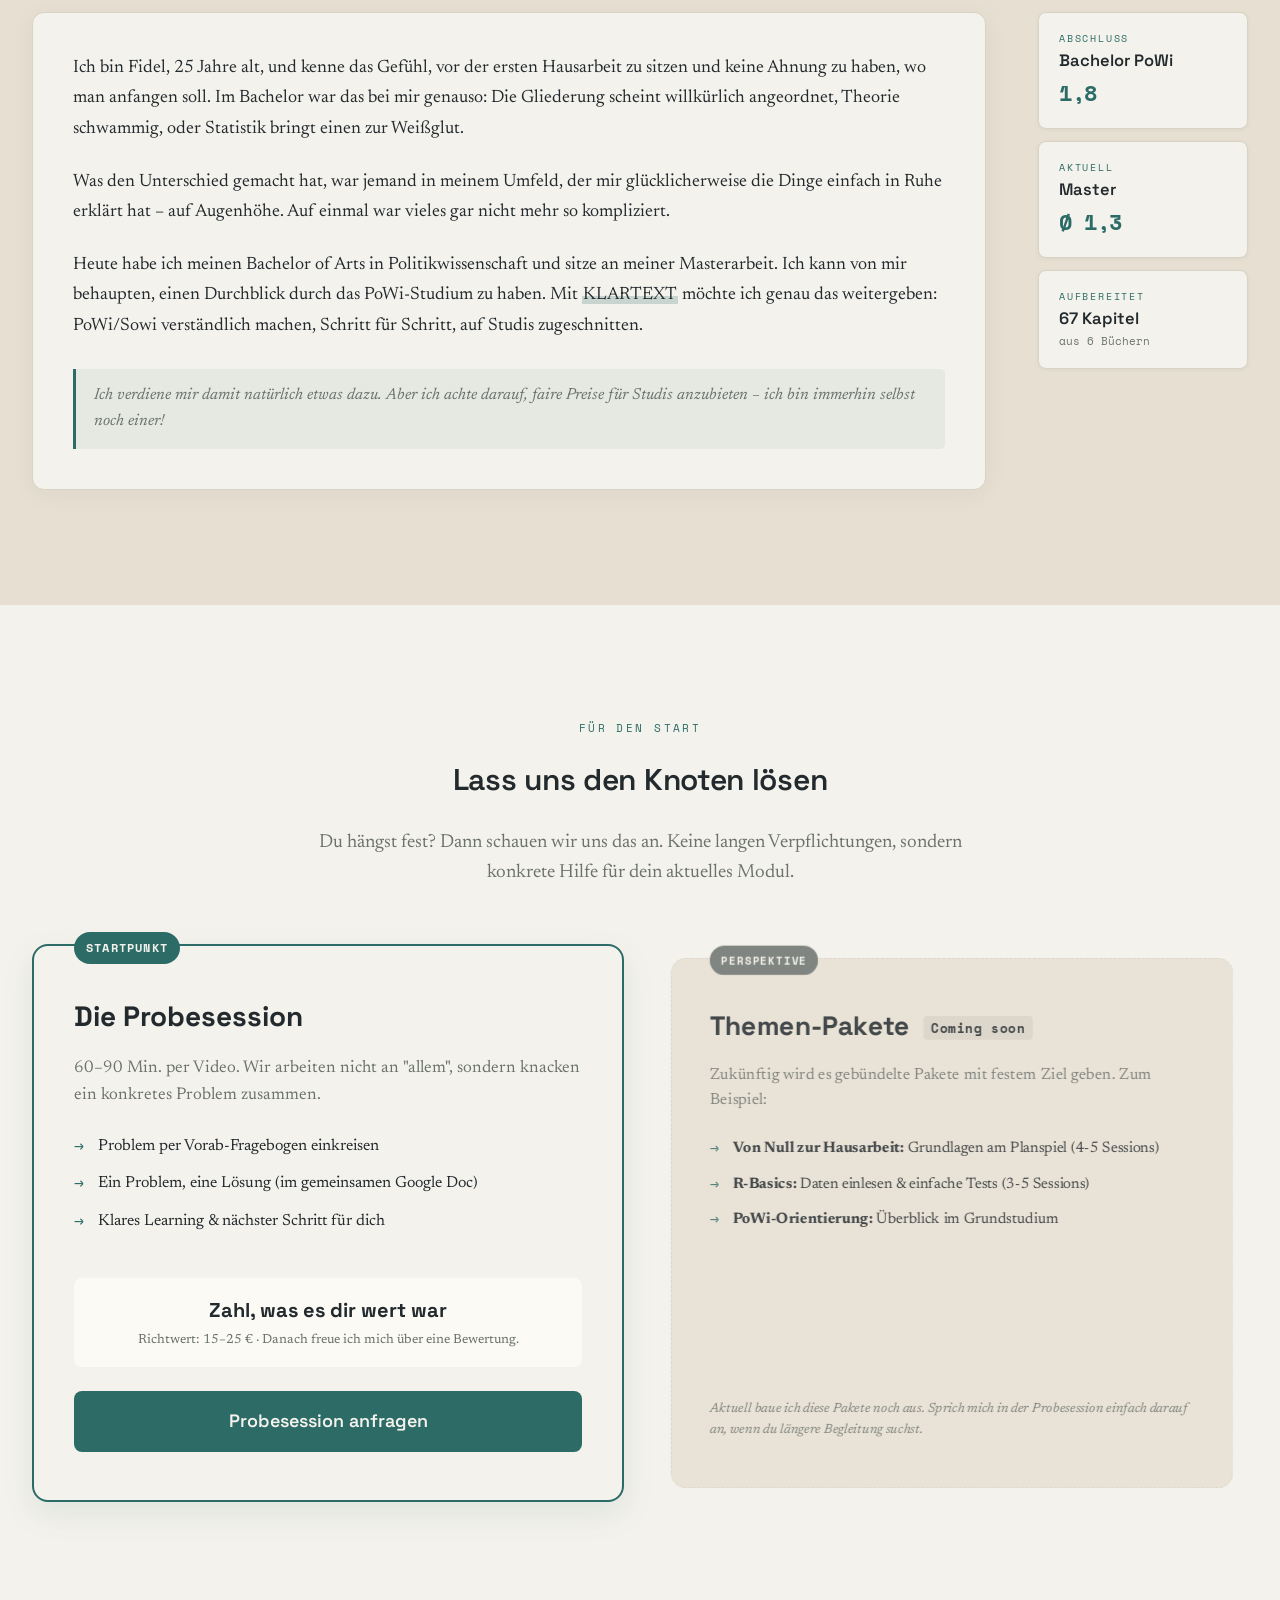
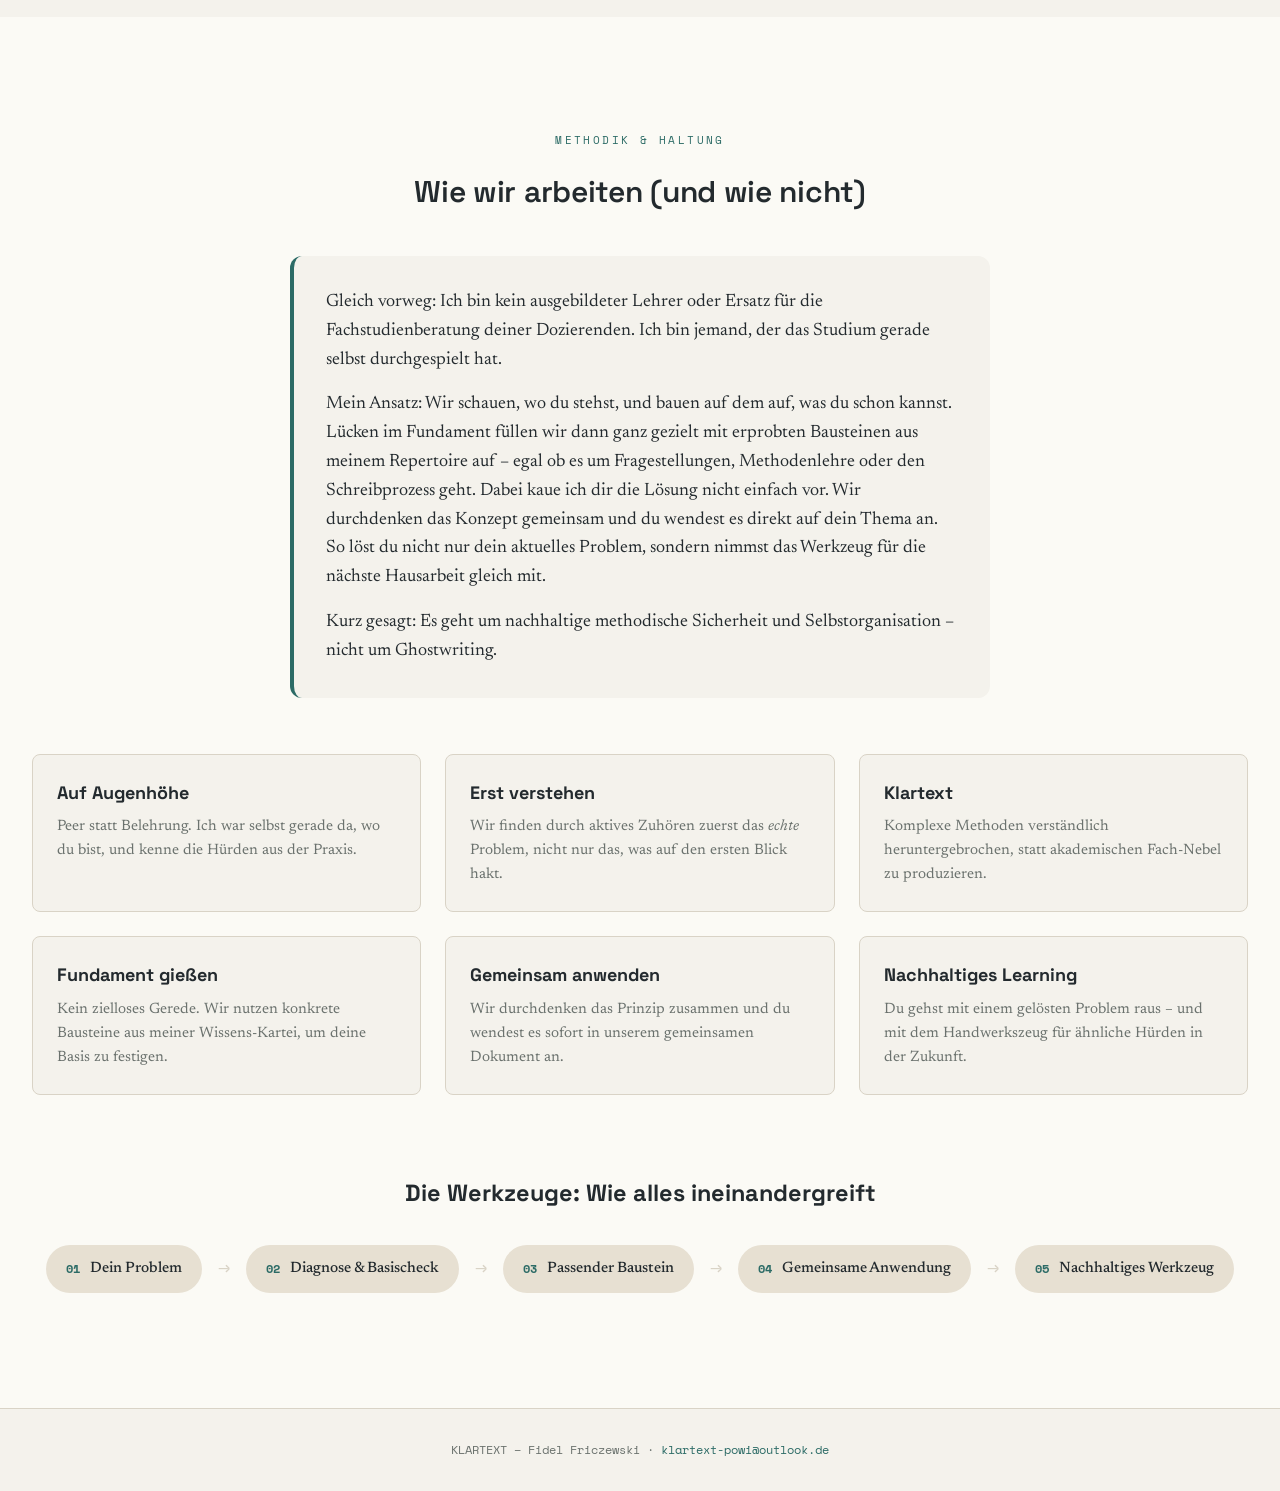
==== commit 3b1f8579: "y" ====
--- a/index.html
+++ b/index.html
@@ -43,16 +43,27 @@
   <main>
 
     <!-- SECTION 1: HERO -->
-   <section class="section-hero">
-  <div class="container hero-split">
+    <section class="section-hero">
+  <div class="container">
     
-    <div class="hero-content" data-animate>
-      
-        <div class="klartext-logo-flexible">
-            <h1 class="klartext-logo-title">KLARTEXT</h1>
-            <p class="klartext-logo-signature">fidel friczewski</p>
-        </div>
-
+    <div class="hero-top-split">
+      <div class="hero-logo-box" data-animate>
+        <h1 class="wordmark">
+          <span class="wm-sig">
+            <span class="kw">KLARTEXT</span>
+            <span class="byline">fidel friczewski</span>
+          </span>
+        </h1>
+      </div>
+      
+      <div class="hero-img-box" data-animate data-delay="200">
+        <div class="modern-image-placeholder">
+          <span>[ Foto-Platzhalter ]<br>4:5 Hochformat</span>
+        </div>
+      </div>
+    </div>
+
+    <div class="hero-content-full" data-animate data-delay="100">
       <div class="kicker">PoWi & Sowi · Fachcoaching</div>
       
       <h2 class="hero-headline">Unterstützung für Hausarbeiten, Theorie und Methoden.</h2>
@@ -66,11 +77,7 @@
         <a href="#zusammenarbeit" class="btn btn-ghost">So arbeiten wir zusammen</a>
       </div>
       
-      <p class="microcopy">60 Min. Wir bearbeiten ein Problem. Du zahlst am Ende, was es dir wert war.</p>
-    </div>
-
-    <div class="hero-image" data-animate data-delay="200">
-      <img src="dein-foto.jpg" alt="Fidel am Schreibtisch">
+      <p class="microcopy">60–90 Min. Wir bearbeiten ein Problem. Du zahlst am Ende, was es dir wert war.</p>
     </div>
 
   </div>
--- a/style.css
+++ b/style.css
@@ -189,44 +189,135 @@
   padding: clamp(64px, 10vw, 160px) 0 clamp(56px, 8vw, 120px);
 }
 
+/* ─── WORDMARK SIGNATURE (Repariert nach Vorlage) ─── */
 .section-hero .wordmark {
   font-family: var(--font-display);
   font-weight: 700;
   font-size: clamp(44px, 9vw, 96px);
-  line-height: 1.02;
+  line-height: 1; /* Kompakt für den Block */
   letter-spacing: -.025em;
   margin-bottom: 10px;
-}
-
-.hero-nametag {
-  font-family: var(--font-display);
-  font-size: clamp(18px, 2vw, 24px);
-  font-weight: 700;
-  color: var(--tinte);
-  margin-bottom: 28px;
-}
-
-.hero-nametag strong {
-  color: var(--tinte);
-  font-weight: 700;
-  border-bottom: 2px solid var(--petrol);
-  padding-bottom: 1px;
-}
-
-.section-hero .tagline {
-  font-family: var(--font-display);
+  display: inline-block;
+}
+
+.wm-sig { 
+  display: block; 
+}
+
+/* Der hellere Block-Hintergrund */
+.section-hero .wordmark .kw {
+  display: block;
+  background: var(--petrol-hl); /* Der helle Block */
+  padding: 0.1em 0.2em;
+  color: var(--tinte);
+  
+  /* Hier bauen wir den dunklen Strich INSIDE ein */
+  border-bottom: 3px solid var(--petrol); 
+}
+
+/* Dein Name rechtsbündig darunter */
+.section-hero .wordmark .byline {
+  display: block;
+  text-align: right;
+  margin-top: 8px; /* Abstand zum Block darüber */
+  font-family: var(--font-mono);
+  font-size: clamp(14px, 1.8vw, 20px); /* Etwas größer für bessere Lesbarkeit */
+  font-weight: 400;
+  letter-spacing: .08em;
+  color: var(--nebel);
+  line-height: 1;
+}
+
+/* --- HERO LAYOUT (Split oben, Full Width unten) --- */
+.hero-top-split {
+  display: grid;
+  grid-template-columns: 1fr 1fr;
+  gap: 64px;
+  align-items: center;
+}
+
+/* --- BILD PLATZHALTER & MODERNE BOX --- */
+.hero-img-box {
+  display: flex;
+  justify-content: flex-end; 
+}
+
+.modern-image-placeholder {
+  position: relative;
+  width: 100%;
+  max-width: 380px; /* Begrenzt die Breite */
+  aspect-ratio: 4 / 5; /* Perfektes Portrait-Verhältnis */
+  background: var(--sand);
+  border: 1px dashed var(--nebel);
+  border-radius: 12px;
+  display: flex;
+  align-items: center;
+  justify-content: center;
+  text-align: center;
+  font-family: var(--font-mono);
+  font-size: 13px;
+  color: var(--nebel);
+  z-index: 1;
+}
+
+/* Die versetzte farbige Box */
+.modern-image-placeholder::before {
+  content: "";
+  position: absolute;
+  top: 16px; 
+  left: 16px;
+  width: 100%;
+  height: 100%;
+  background: var(--petrol-hl);
+  border: 1.5px solid var(--petrol);
+  border-radius: 12px;
+  z-index: -1; 
+}
+
+/* Wenn du später das echte Bild einfügst, tauschst du das div oben gegen ein img und nutzt diese Klasse: */
+.modern-image-placeholder img {
+  width: 100%;
+  height: 100%;
+  object-fit: cover;
+  border-radius: 12px;
+}
+
+/* --- TEXTBEREICH UNTEN (mit viel "Luft") --- */
+.hero-content-full {
+  max-width: 860px;
+  /* Das margin-top gibt den modernen Abstand. 15vh bedeutet "15% der Bildschirmhöhe" */
+  margin-top: clamp(80px, 15vh, 160px); 
+}
+
+.kicker {
+  font-family: var(--font-mono);
+  font-size: 14px;
+  text-transform: uppercase;
+  letter-spacing: 1px;
+  color: var(--petrol);
+  margin-bottom: 16px;
+}
+
+.hero-headline {
+  font-family: var(--font-display);
+  font-size: clamp(32px, 4vw, 40px);
+  line-height: 1.2;
+  color: var(--tinte);
+  margin-bottom: 24px;
+  font-weight: 600; 
+}
+
+.hero-tagline {
+  font-size: clamp(20px, 3vw, 24px);
   font-weight: 500;
-  font-size: clamp(28px, 3vw, 42px);
-  line-height: 1.3;
-  max-width: 46ch;
-  margin-bottom: 16px;
-}
-
-.section-hero .pitch {
+  color: var(--tinte);
+  margin-bottom: 24px;
+}
+
+.hero-pitch {
   font-size: 18px;
   color: var(--nebel);
-  max-width: 52ch;
-  margin-bottom: 36px;
+  margin-bottom: 40px;
 }
 
 .hero-actions {
@@ -234,6 +325,30 @@
   flex-wrap: wrap;
   gap: 12px;
   align-items: center;
+}
+
+.microcopy {
+  font-family: var(--font-mono);
+  font-size: 13px;
+  color: var(--nebel);
+  margin-top: 16px;
+}
+
+/* --- RESPONSIVE FÜR HANDYS --- */
+@media (max-width: 900px) {
+  .hero-top-split {
+    grid-template-columns: 1fr;
+    gap: 40px;
+  }
+  .hero-img-box {
+    justify-content: flex-start;
+  }
+  .modern-image-placeholder {
+    max-width: 320px;
+  }
+  .hero-content-full {
+    margin-top: 60px; /* Auf dem Handy etwas weniger Luft, sonst scrollt man endlos */
+  }
 }
 
 /* ─── SCROLL ANIMATIONS ──────────────────────────────────── */
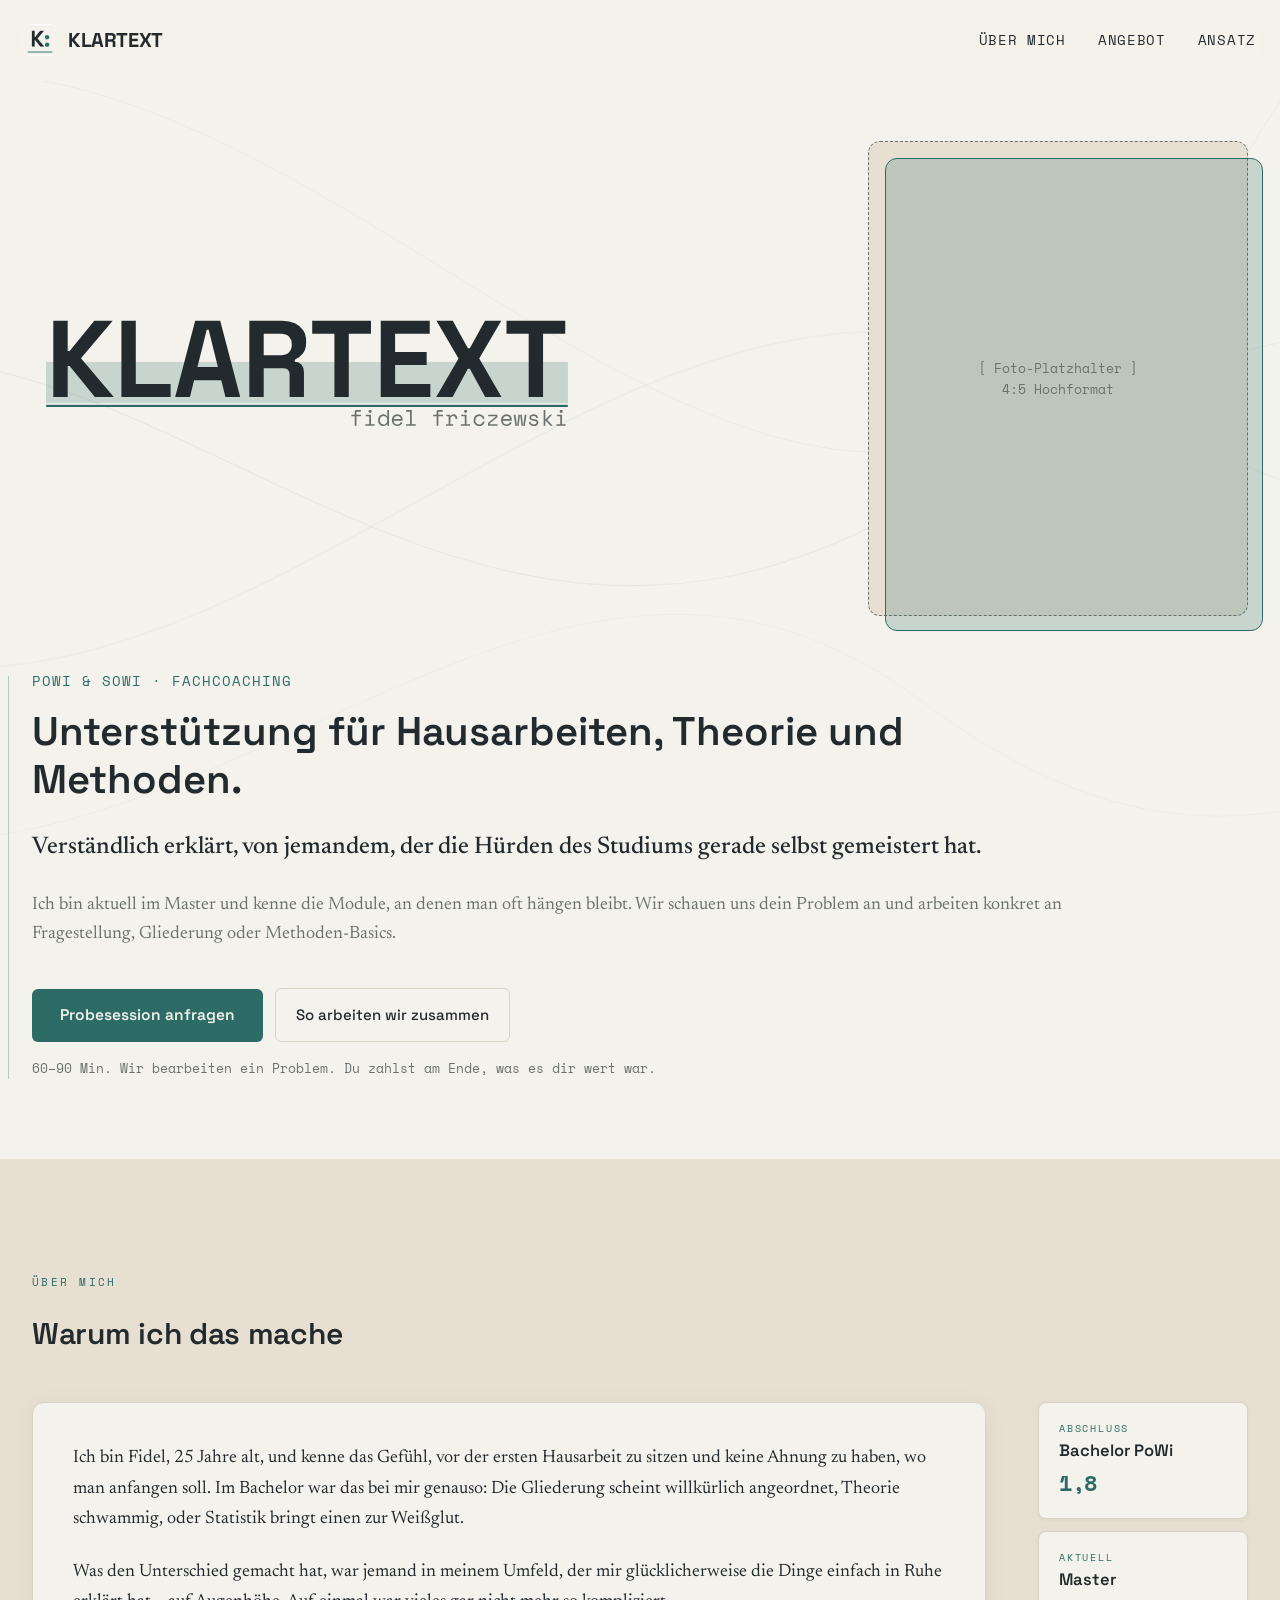
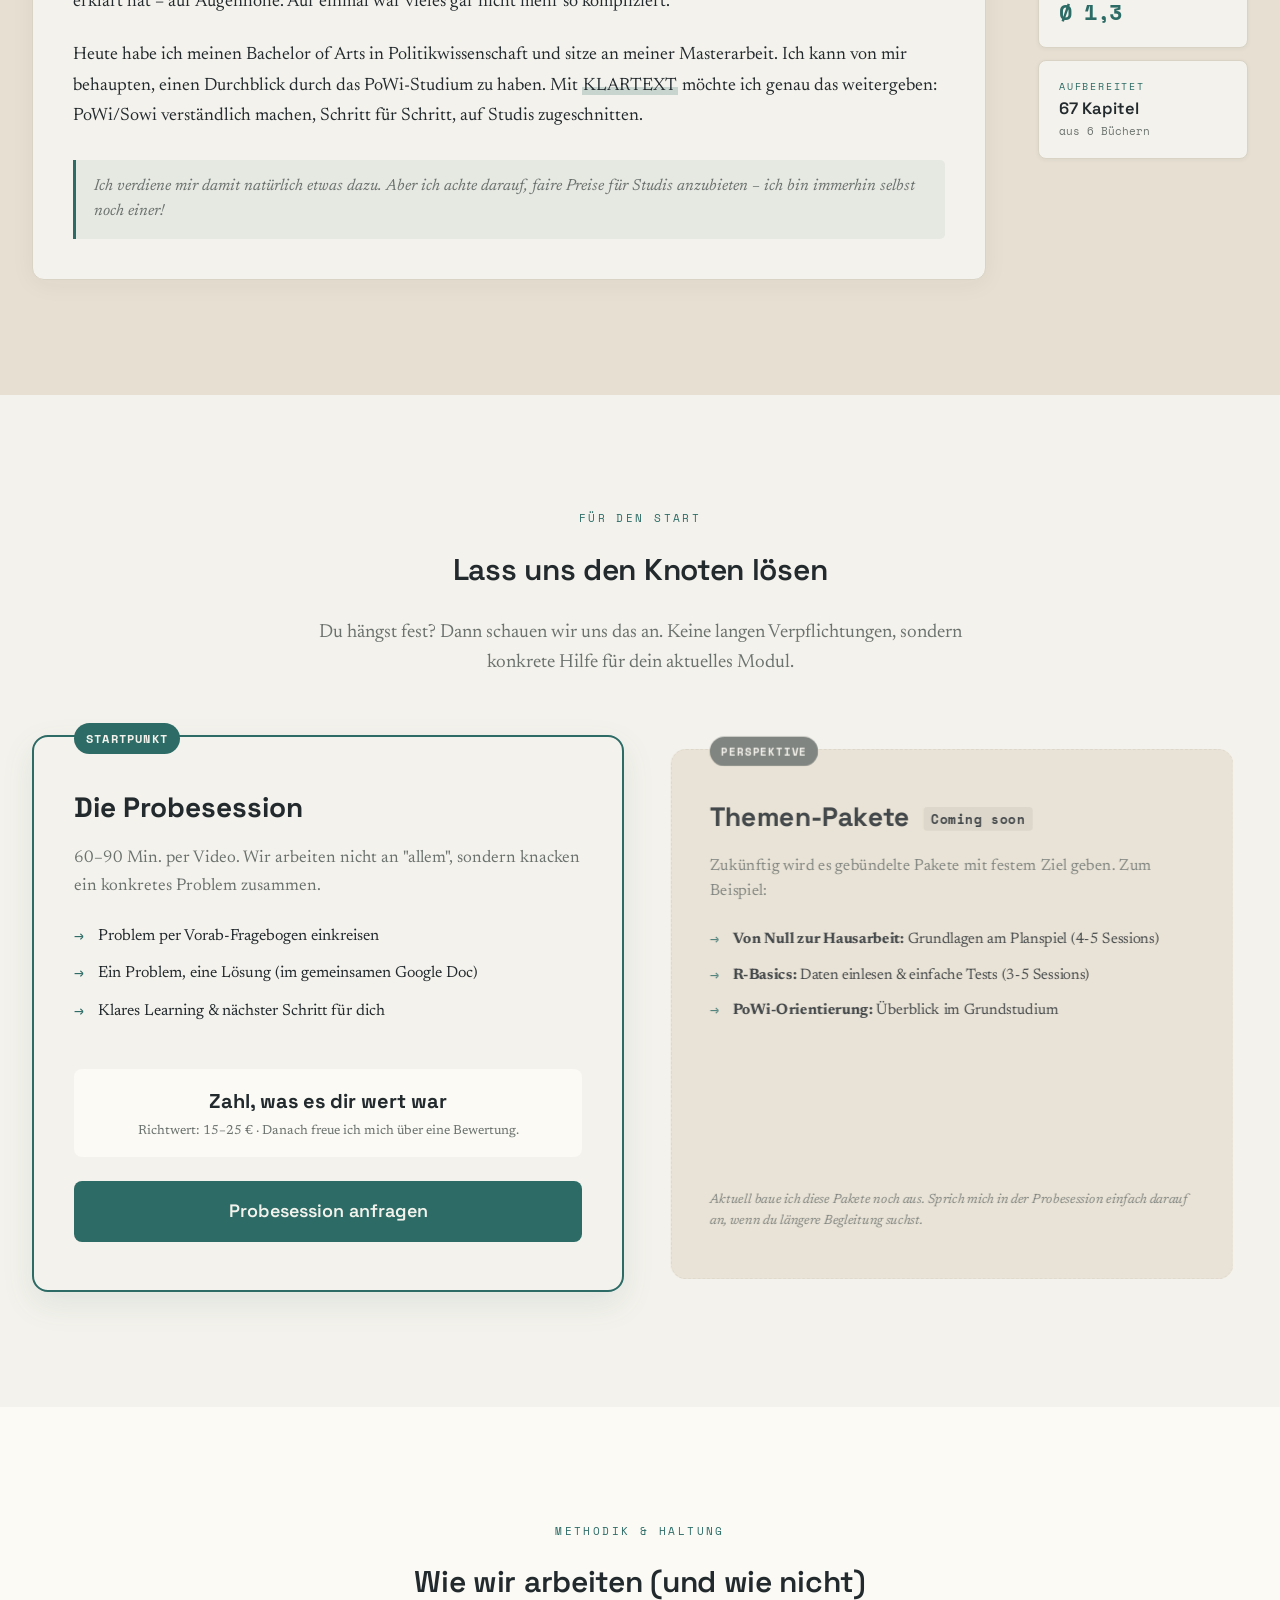
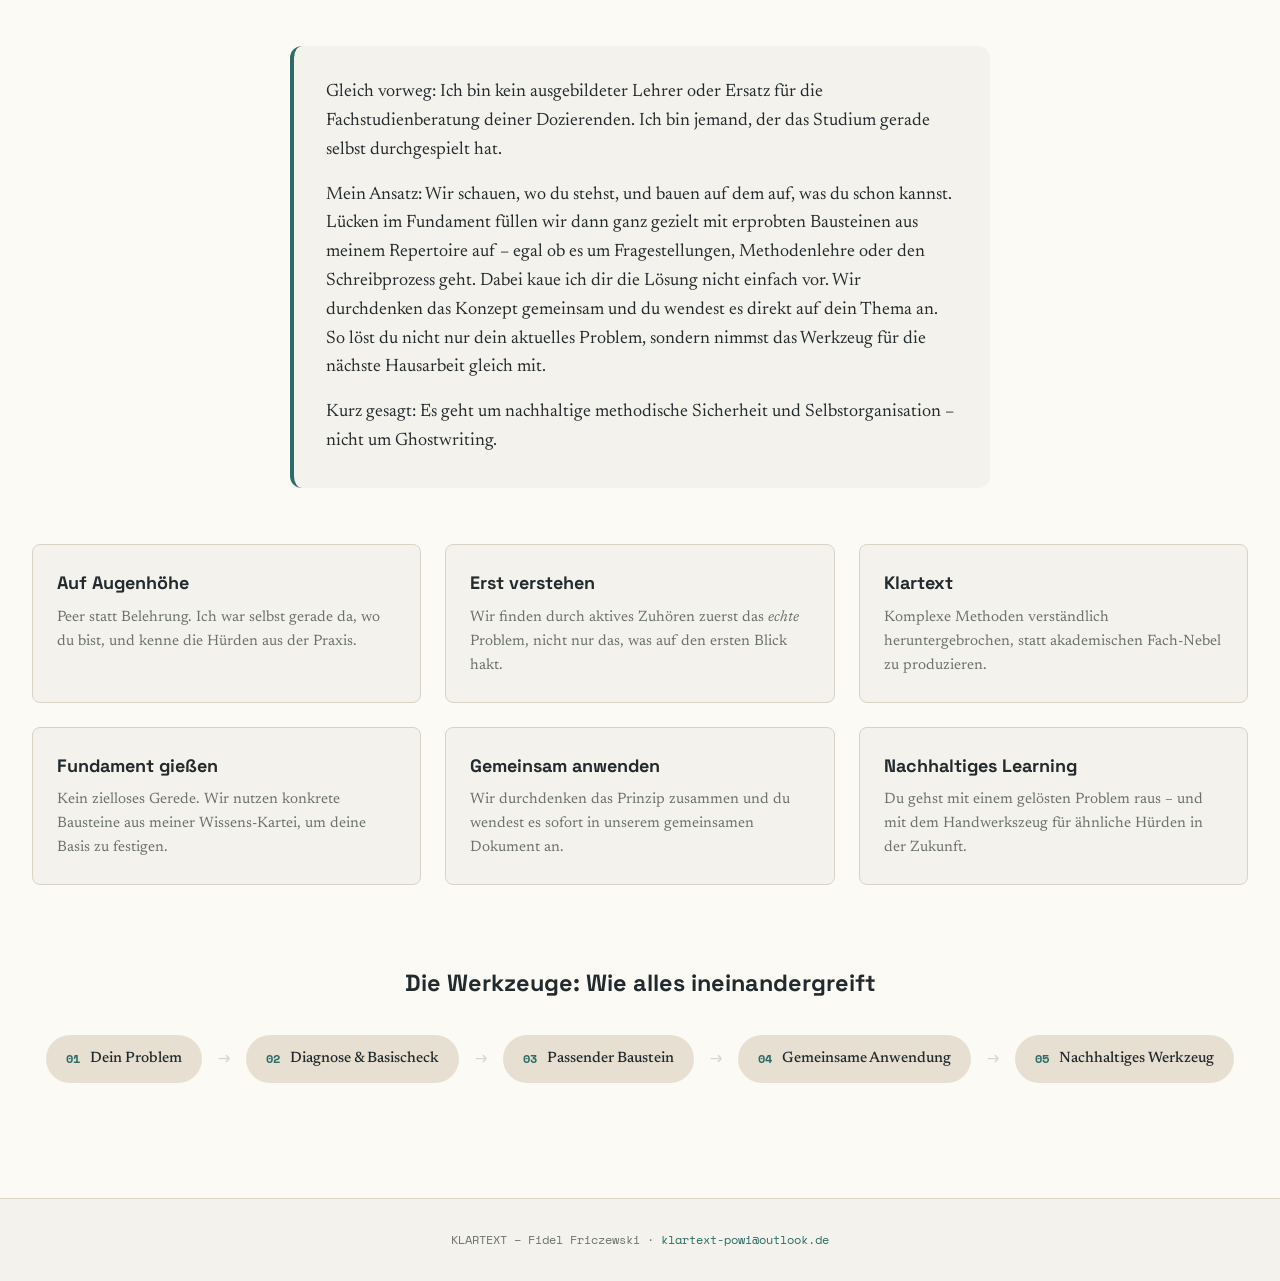
==== commit d47f1405: "Erster Commit: index.html und style.css hinzugefügt" ====
--- a/index.html
+++ b/index.html
@@ -1,25 +1,26 @@
 <!DOCTYPE html>
 <html lang="de">
 <head>
-  <meta charset="UTF-8">
-  <meta name="viewport" content="width=device-width, initial-scale=1">
-  <title>KLARTEXT – Fachcoaching fürs Politik- und Sozialwissenschaftsstudium von Fidel Friczewski</title>
-  <meta name="description" content="KLARTEXT - Fachcoaching für Studis (Politik- und Sozialwissenschaften) von Fidel Friczewski (M.Sc.). Verständlich erklärt, auf Augenhöhe, zugeschnitten auf dein Modul.">
-  <meta name="theme-color" content="#f4f2ec">
-  <link rel="preconnect" href="https://fonts.googleapis.com">
-  <link rel="preconnect" href="https://fonts.gstatic.com" crossorigin>
-  <link href="https://fonts.googleapis.com/css2?family=Newsreader:opsz,wght@6..72,400;6..72,500;6..72,600&family=Space+Grotesk:wght@400;500;600;700&family=Space+Mono:wght@400;700&display=swap" rel="stylesheet">
-  <link rel="stylesheet" href="style.css">
-
-<link rel="icon" type="image/png" href="favicons/favicon-96x96.png" sizes="96x96" />
-<link rel="icon" type="image/svg+xml" href="favicons/favicon.svg" />
-<link rel="shortcut icon" href="favicons/favicon.ico" />
-<link rel="apple-touch-icon" sizes="180x180" href="favicons/apple-touch-icon.png" />
-<meta name="apple-mobile-web-app-title" content="KLARTEXT" />
-<link rel="manifest" href="favicons/site.webmanifest" />
-
+    <meta charset="UTF-8">
+    <meta name="viewport" content="width=device-width, initial-scale=1">
+    <title>KLARTEXT – Fachcoaching fürs Politik- und Sozialwissenschaftsstudium von Fidel Friczewski</title>
+    <meta name="description" content="KLARTEXT - Fachcoaching für Studis (Politik- und Sozialwissenschaften) von Fidel Friczewski (M.Sc.). Verständlich erklärt, auf Augenhöhe, zugeschnitten auf dein Modul.">
+    <meta name="theme-color" content="#f4f2ec">
+    <link rel="preconnect" href="https://fonts.googleapis.com">
+    <link rel="preconnect" href="https://fonts.gstatic.com" crossorigin>
+    <link href="https://fonts.googleapis.com/css2?family=Newsreader:opsz,wght@6..72,400;6..72,500;6..72,600&family=Space+Grotesk:wght@400;500;600;700&family=Space+Mono:wght@400;700&display=swap" rel="stylesheet">
+    <link rel="stylesheet" href="style.css">
+
+    <link rel="icon" type="image/png" href="favicons/favicon-96x96.png" sizes="96x96" />
+    <link rel="icon" type="image/svg+xml" href="favicons/favicon.svg" />
+    <link rel="shortcut icon" href="favicons/favicon.ico" />
+    <link rel="apple-touch-icon" sizes="180x180" href="favicons/apple-touch-icon.png" />
+    <meta name="apple-mobile-web-app-title" content="KLARTEXT" />
+    <link rel="manifest" href="favicons/site.webmanifest" />
+    <script async src="https://tally.so/widgets/embed.js"></script>
 
 </head>
+
 <body>
 
   <!-- NAV -->
@@ -44,44 +45,40 @@
 
     <!-- SECTION 1: HERO -->
     <section class="section-hero">
-  <div class="container">
-    
-    <div class="hero-top-split">
-      <div class="hero-logo-box" data-animate>
-        <h1 class="wordmark">
-          <span class="wm-sig">
-            <span class="kw">KLARTEXT</span>
-            <span class="byline">fidel friczewski</span>
-          </span>
-        </h1>
-      </div>
-      
-      <div class="hero-img-box" data-animate data-delay="200">
-        <div class="modern-image-placeholder">
-          <span>[ Foto-Platzhalter ]<br>4:5 Hochformat</span>
-        </div>
-      </div>
-    </div>
-
-    <div class="hero-content-full" data-animate data-delay="100">
-      <div class="kicker">PoWi & Sowi · Fachcoaching</div>
-      
-      <h2 class="hero-headline">Unterstützung für Hausarbeiten, Theorie und Methoden.</h2>
-      
-      <p class="hero-tagline">Verständlich erklärt, von jemandem, der die Hürden des Studiums gerade selbst gemeistert hat.</p>
-      
-      <p class="hero-pitch">Ich bin aktuell im Master und kenne die Module, an denen man oft hängen bleibt. Wir schauen uns dein Problem an und arbeiten konkret an Fragestellung, Gliederung oder Methoden-Basics.</p>
-
-      <div class="hero-actions">
-        <a href="https://tally.so/r/xX6OPv" target="_blank" class="btn btn-primary">Probesession anfragen</a>
-        <a href="#zusammenarbeit" class="btn btn-ghost">So arbeiten wir zusammen</a>
-      </div>
-      
-      <p class="microcopy">60–90 Min. Wir bearbeiten ein Problem. Du zahlst am Ende, was es dir wert war.</p>
-    </div>
-
-  </div>
-</section>
+        <div class="container">
+            
+            <div class="hero-top-split">
+            <div class="hero-logo-box" data-animate="fade-up" data-delay="0">
+                <h1 class="wordmark">
+                <span class="visually-hidden">KLARTEXT fidel friczewski</span>
+                <img src="KLARTEXT-wordmark-light.svg" alt="KLARTEXT Logo" class="wordmark-svg">
+                </h1>
+            </div>
+            
+            <div class="hero-img-box" data-animate="fade-up" data-delay="150">
+                <div class="modern-image-placeholder">
+                <span>[ Foto-Platzhalter ]<br>4:5 Hochformat</span>
+                </div>
+            </div>
+            </div>
+            <div class="hero-content-full" data-animate="fade-up" data-delay="300">
+            <div class="kicker">PoWi & Sowi · Fachcoaching</div>
+            
+            <h2 class="hero-headline">Unterstützung für Hausarbeiten, Theorie und Methoden.</h2>
+            
+            <p class="hero-tagline">Verständlich erklärt, von jemandem, der die Hürden des Studiums gerade selbst gemeistert hat.</p>
+            
+            <p class="hero-pitch">Ich bin aktuell im Master und kenne die Module, an denen man oft hängen bleibt. Wir schauen uns dein Problem an und arbeiten konkret an Fragestellung, Gliederung oder Methoden-Basics.</p>
+
+            <div class="hero-actions">
+                <a href="#tally-open=xX6OPv&tally-layout=modal&tally-width=600&tally-hide-title=1&tally-emoji-text=👋&tally-emoji-animation=wave" class="btn-primary">Probesession anfragen</a>
+                <a href="#prinzipien" class="btn-ghost">So arbeiten wir zusammen</a>
+            </div>
+            
+            <p class="microcopy">60–90 Min. Wir bearbeiten ein Problem. Du zahlst am Ende, was es dir wert war.</p>
+            </div>
+        </div>
+    </section>
 
     <!-- SECTION 2: ÜBER MICH -->
     <section id="ueber-mich" class="section-ueber">
@@ -147,7 +144,7 @@
               <span class="price">Zahl, was es dir wert war</span>
               <span class="price-sub">Richtwert: 15–25 € · Danach freue ich mich über eine Bewertung.</span>
             </div>
-            <a href="https://tally.so/r/xX6OPv" target="_blank" class="button primary-btn">Probesession anfragen</a>
+            <a href="#tally-open=xX6OPv&tally-layout=modal&tally-width=600&tally-hide-title=1&tally-emoji-text=👋&tally-emoji-animation=wave" class="button primary-btn">Probesession anfragen</a>
           </div>
 
           <div class="angebot-card muted" data-animate="scale-up" data-delay="150">
--- a/style.css
+++ b/style.css
@@ -20,7 +20,14 @@
 *, *::before, *::after { box-sizing: border-box; margin: 0; padding: 0; }
 html { scroll-behavior: smooth; }
 body {
-  background: var(--papier);
+  background-color: var(--papier);
+  /* NEU: Fließende, abstrakte Petrol-Kurven als fixierter Hintergrund. 
+     Dies nutzt ein Inline-SVG, das direkt vom Browser generiert wird (keine extra Ladezeit!) */
+  background-image: url("data:image/svg+xml,%3Csvg xmlns='http://www.w3.org/2000/svg' viewBox='0 0 1440 900' preserveAspectRatio='xMidYMid slice'%3E%3Cg fill='none' stroke='%232c6b66'%3E%3Cpath d='M-200,400 C200,200 500,800 1000,500 C1500,200 1600,400 1800,300' stroke-width='1.2' opacity='0.07'/%3E%3Cpath d='M-200,600 C300,900 700,100 1200,400 C1700,700 1700,300 1900,500' stroke-width='1.8' opacity='0.04'/%3E%3Cpath d='M-100,100 C400,-100 900,900 1300,200 C1700,-500 1700,300 1800,100' stroke-width='0.6' opacity='0.09'/%3E%3Cpath d='M-200,800 C250,1000 600,400 1000,700 C1400,1000 1550,600 1800,800' stroke-width='0.8' opacity='0.05'/%3E%3C/g%3E%3C/svg%3E");
+  background-attachment: fixed; /* Linien bleiben beim Scrollen stehen */
+  background-size: cover;
+  background-position: center;
+  
   color: var(--tinte);
   font-family: var(--font-body);
   font-size: 20px;
@@ -168,64 +175,76 @@
 }
 .btn-ghost:hover { border-color: var(--petrol); color: var(--petrol); }
 
-/* ─── WORDMARK SIGNATURE ─────────────────────────────────── */
-.wm-sig { display: inline-block; }
-.wm-sig .byline {
-  display: block;
-  text-align: right;
-  border-top: 2px solid var(--petrol);
-  margin-top: 6px;
-  padding-top: 5px;
-  font-family: var(--font-mono);
-  font-size: clamp(11px, 1.4vw, 14px);
-  font-weight: 400;
-  letter-spacing: .08em;
-  color: var(--nebel);
-  line-height: 1;
-}
 
 /* ─── SECTION 1: HERO ────────────────────────────────────── */
 .section-hero {
-  padding: clamp(64px, 10vw, 160px) 0 clamp(56px, 8vw, 120px);
-}
-
-/* ─── WORDMARK SIGNATURE (Repariert nach Vorlage) ─── */
+  /* Kompakter Abstand nach oben und unten */
+  padding: clamp(32px, 6vw, 60px) 0 clamp(48px, 8vw, 80px);
+  position: relative;
+
+}
+
+/* ─── WORDMARK SVG ───────────────────────────────────────── */
 .section-hero .wordmark {
-  font-family: var(--font-display);
-  font-weight: 700;
-  font-size: clamp(44px, 9vw, 96px);
-  line-height: 1; /* Kompakt für den Block */
-  letter-spacing: -.025em;
   margin-bottom: 10px;
-  display: inline-block;
-}
-
-.wm-sig { 
-  display: block; 
-}
-
-/* Der hellere Block-Hintergrund */
-.section-hero .wordmark .kw {
   display: block;
-  background: var(--petrol-hl); /* Der helle Block */
-  padding: 0.1em 0.2em;
-  color: var(--tinte);
+}
+
+.section-hero .wordmark-svg {
+  width: 100%;
+  max-width: clamp(280px, 50vw, 550px);
+  height: auto;
+  display: block;
   
-  /* Hier bauen wir den dunklen Strich INSIDE ein */
-  border-bottom: 3px solid var(--petrol); 
-}
-
-/* Dein Name rechtsbündig darunter */
-.section-hero .wordmark .byline {
-  display: block;
-  text-align: right;
-  margin-top: 8px; /* Abstand zum Block darüber */
-  font-family: var(--font-mono);
-  font-size: clamp(14px, 1.8vw, 20px); /* Etwas größer für bessere Lesbarkeit */
-  font-weight: 400;
-  letter-spacing: .08em;
-  color: var(--nebel);
-  line-height: 1;
+  /* Textmarkierung und Drag & Drop komplett deaktiviert */
+  user-select: none;
+  -webkit-user-select: none;
+  -webkit-user-drag: none;
+  pointer-events: auto;
+  
+  /* Flüssiger Übergang für den minimalen Hover */
+  transition: transform 0.3s cubic-bezier(0.175, 0.885, 0.32, 1.275);
+  transform-origin: left center;
+}
+
+/* Minimales, edles "Anheben & Neigen" beim Hovern – komplett klar ohne Filter */
+.section-hero .wordmark-svg:hover {
+  transform: scale(1.015) rotate(-0.3deg);
+  cursor: default;
+}
+
+/* Hilfsklasse: Versteckt den H1-Text optisch, behält ihn aber für Google & Screenreader */
+.visually-hidden {
+  position: absolute;
+  width: 1px;
+  height: 1px;
+  padding: 0;
+  margin: -1px;
+  overflow: hidden;
+  clip: rect(0, 0, 0, 0);
+  white-space: nowrap;
+  border: 0;
+}
+
+/* Der Hover-Effekt: Ein subtiles, leicht federndes "Anheben" und Neigen */
+.section-hero .wordmark-svg:hover {
+  transform: scale(1.02) rotate(-0.5deg);
+  filter: drop-shadow(0 6px 12px rgba(44,107,102,0.1));
+  cursor: default; /* Behält den normalen Mauszeiger */
+}
+
+/* ─── EINFLUG-ANIMATION LOGO (KORRIGIERT: OHNE BLUR) ─── */
+.hero-logo-box[data-animate="fade-up"] {
+  opacity: 0;
+  transform: translateY(22px); /* Gleicher subtiler Abstand wie der Rest */
+  filter: none !important; /* Zwingt den Browser, den Blur zu ignorieren */
+  transition: opacity 0.6s ease-out, transform 0.6s ease-out;
+}
+
+.hero-logo-box[data-animate="fade-up"].is-visible {
+  opacity: 1;
+  transform: none;
+  filter: none !important;
 }
 
 /* --- HERO LAYOUT (Split oben, Full Width unten) --- */
@@ -282,11 +301,28 @@
   border-radius: 12px;
 }
 
-/* --- TEXTBEREICH UNTEN (mit viel "Luft") --- */
+/* --- TEXTBEREICH UNTEN --- */
 .hero-content-full {
-  max-width: 860px;
-  /* Das margin-top gibt den modernen Abstand. 15vh bedeutet "15% der Bildschirmhöhe" */
-  margin-top: clamp(80px, 15vh, 160px); 
+  max-width: 1050px; /* Nutzt die volle Breite aus */
+  margin-top: clamp(32px, 6vh, 60px); /* Perfekter, engerer Abstand nach oben */
+  position: relative;
+}
+
+/* Die feine vertikale Akzentlinie links neben dem Text */
+.hero-content-full::before {
+  content: "";
+  position: absolute;
+  left: -24px;
+  top: 6px;
+  bottom: 0;
+  width: 1px;
+  background: var(--petrol);
+  opacity: 0.3;
+}
+
+@media (max-width: 900px) {
+  .hero-content-full::before { display: none; }
+  .hero-content-full { margin-top: 40px; }
 }
 
 .kicker {
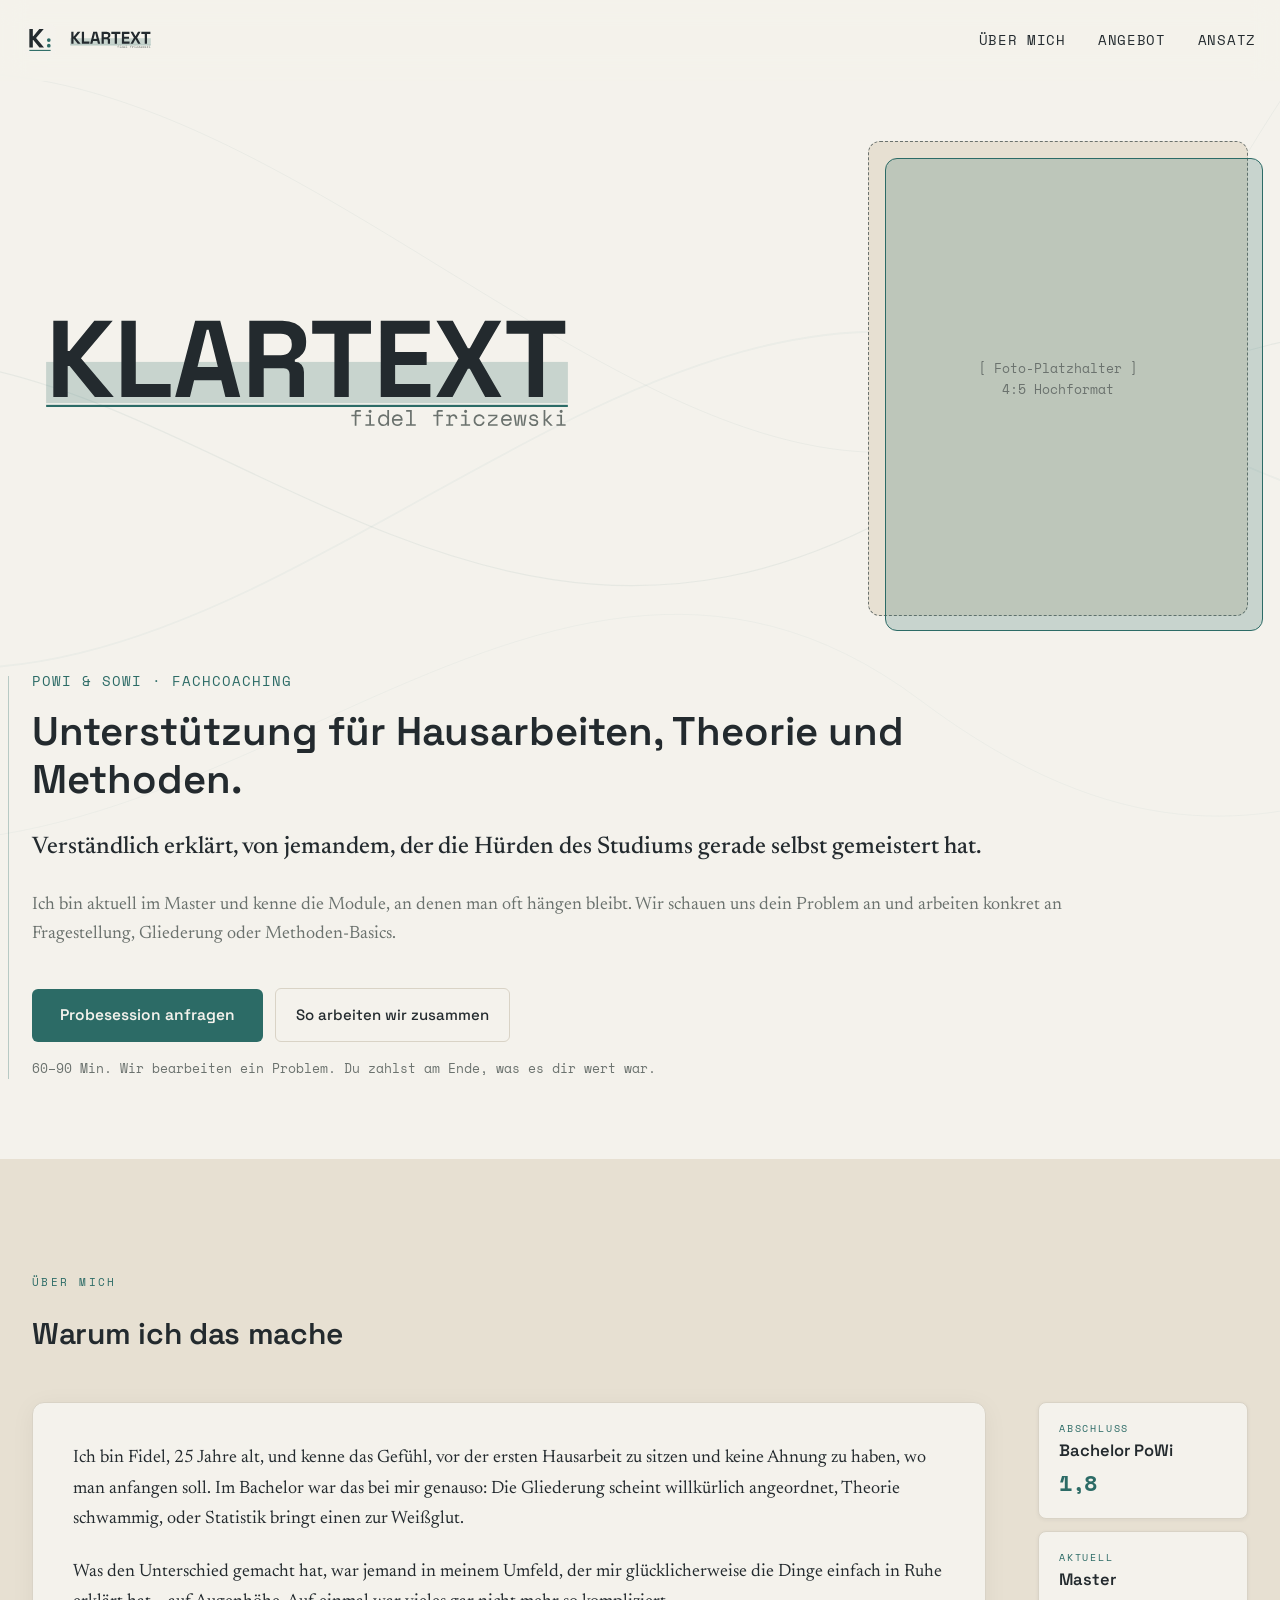
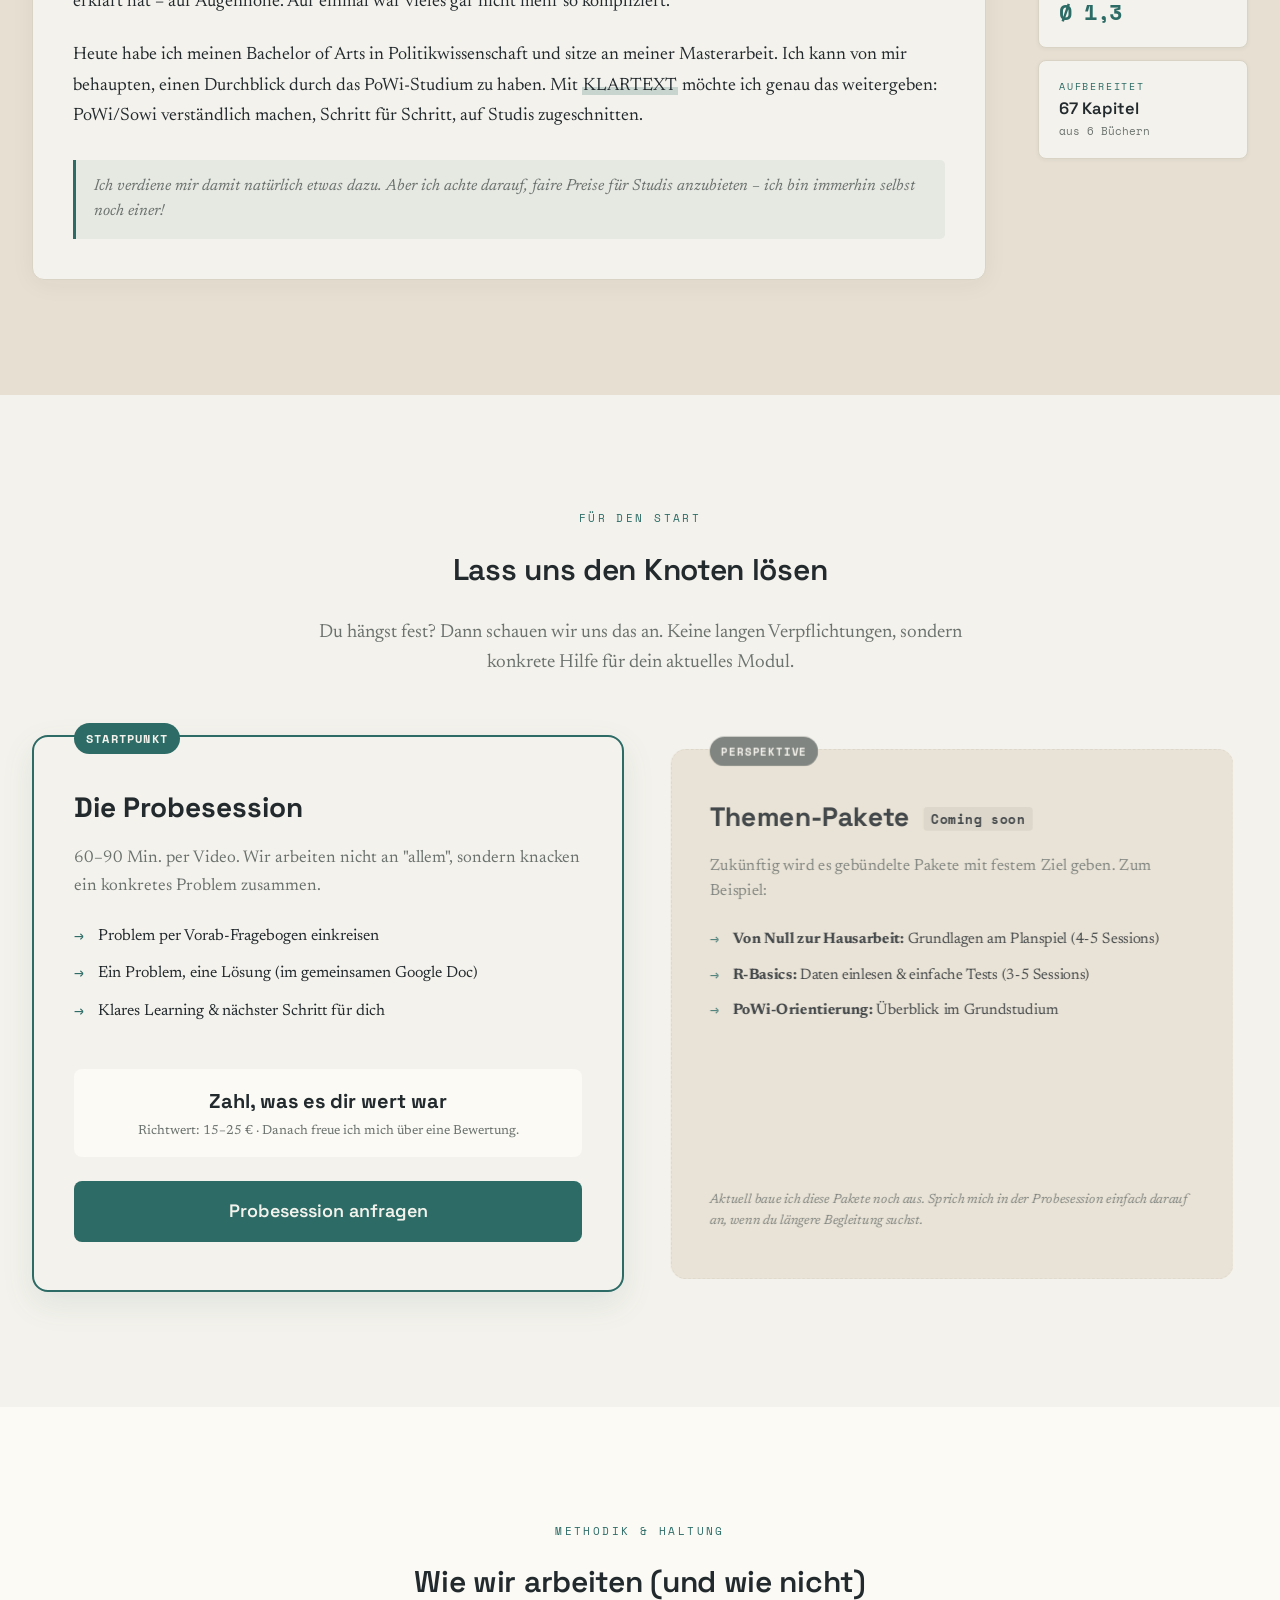
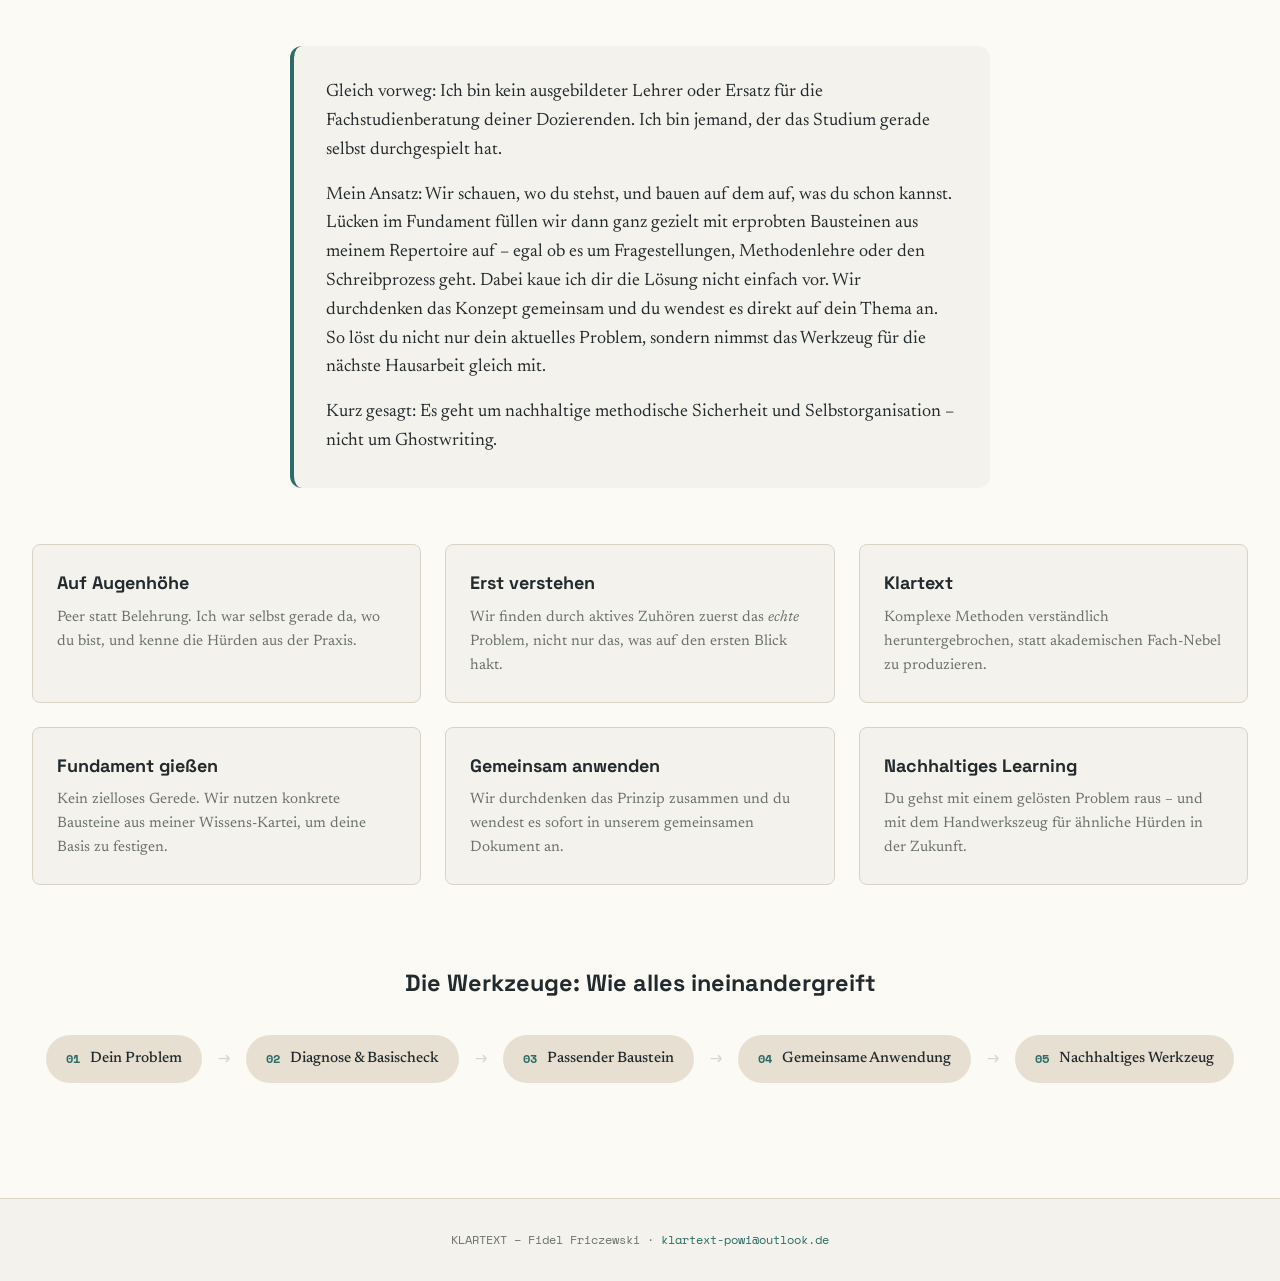
==== commit ddb9de15: "Assets-Ordner eingeführt: Icons, Favicons und Wordmark-SVG neu referenziert - Neuen assets/-Ordner m" ====
--- a/index.html
+++ b/index.html
@@ -11,12 +11,12 @@
     <link href="https://fonts.googleapis.com/css2?family=Newsreader:opsz,wght@6..72,400;6..72,500;6..72,600&family=Space+Grotesk:wght@400;500;600;700&family=Space+Mono:wght@400;700&display=swap" rel="stylesheet">
     <link rel="stylesheet" href="style.css">
 
-    <link rel="icon" type="image/png" href="favicons/favicon-96x96.png" sizes="96x96" />
-    <link rel="icon" type="image/svg+xml" href="favicons/favicon.svg" />
-    <link rel="shortcut icon" href="favicons/favicon.ico" />
-    <link rel="apple-touch-icon" sizes="180x180" href="favicons/apple-touch-icon.png" />
-    <meta name="apple-mobile-web-app-title" content="KLARTEXT" />
-    <link rel="manifest" href="favicons/site.webmanifest" />
+    <link rel="icon" type="image/svg+xml" href="assets/svg/KLARTEXT-Icon-light.svg">
+    <link rel="icon" type="image/png" sizes="32x32" href="assets/icon/klartext-icon-light-32.png">
+    <link rel="icon" type="image/png" sizes="16x16" href="assets/icon/klartext-icon-light-16.png">
+    <link rel="shortcut icon" href="assets/favicon.ico">
+    <link rel="apple-touch-icon" sizes="180x180" href="assets/icon/klartext-icon-light-180.png">
+    <meta name="apple-mobile-web-app-title" content="KLARTEXT">
     <script async src="https://tally.so/widgets/embed.js"></script>
 
 </head>
@@ -28,8 +28,8 @@
     <div class="nav-container">
       
       <a href="#" class="nav-brand">
-        <img src="favicons/favicon.svg" alt="KLARTEXT Icon" class="nav-icon">
-        <span class="nav-wordmark">KLARTEXT</span>
+        <img src="assets/svg/KLARTEXT-Icon-light.svg" alt="KLARTEXT Icon" class="nav-icon">
+        <img src="assets/svg/KLARTEXT-Logo.svg" alt="KLARTEXT" class="nav-wordmark">
       </a>
 
       <nav class="site-nav">
@@ -51,7 +51,7 @@
             <div class="hero-logo-box" data-animate="fade-up" data-delay="0">
                 <h1 class="wordmark">
                 <span class="visually-hidden">KLARTEXT fidel friczewski</span>
-                <img src="KLARTEXT-wordmark-light.svg" alt="KLARTEXT Logo" class="wordmark-svg">
+                <img src="assets/svg/KLARTEXT-Logo.svg" alt="KLARTEXT Logo" class="wordmark-svg">
                 </h1>
             </div>
             
--- a/style.css
+++ b/style.css
@@ -106,13 +106,11 @@
 
 /* Das kleine Wordmark (anfangs versteckt) */
 .nav-wordmark {
-  font-family: var(--font-display);
-  font-weight: 700;
-  font-size: 20px;
-  color: var(--tinte);
-  letter-spacing: -0.02em;
-  opacity: 0; /* Unsichtbar */
-  transform: translateX(-15px); /* Leicht nach links verschoben */
+  height: 22px;
+  width: auto;
+  display: block;
+  opacity: 0;
+  transform: translateX(-15px);
   transition: opacity 0.3s ease, transform 0.3s ease;
   pointer-events: none;
 }
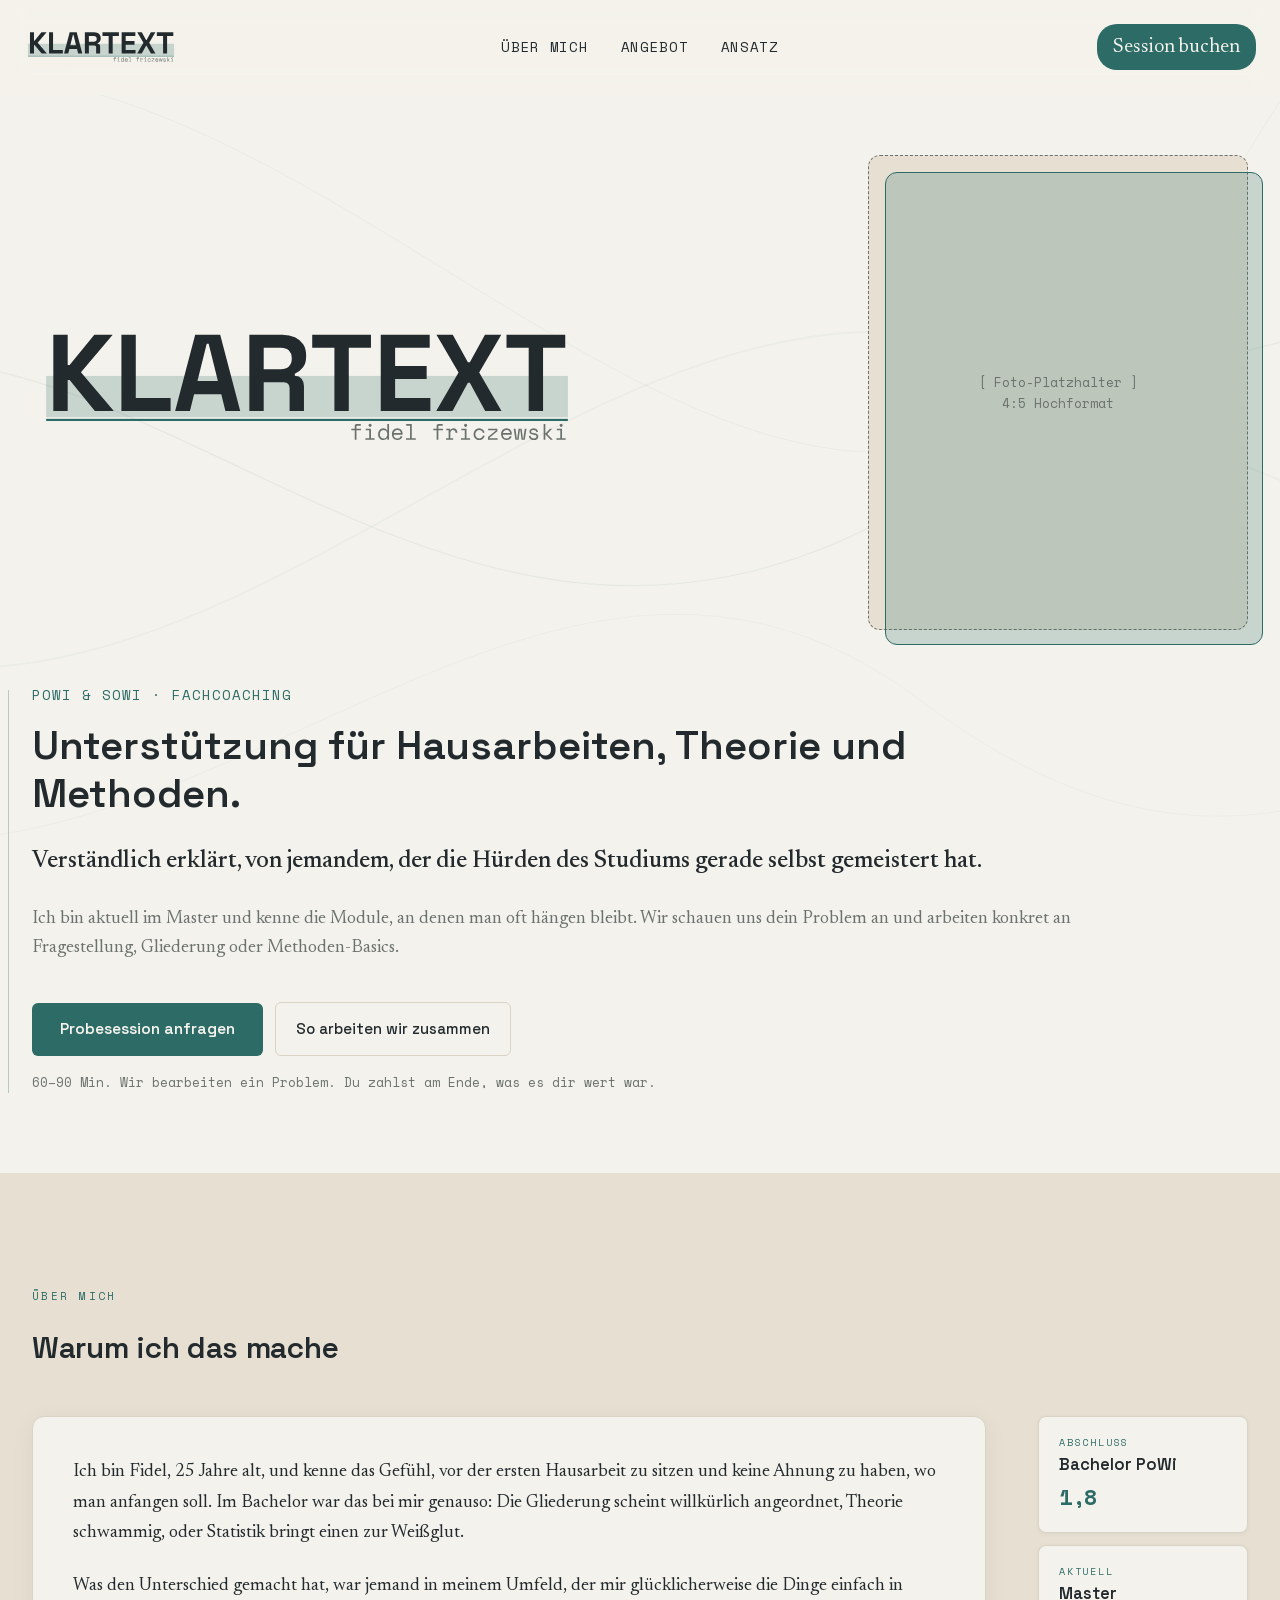
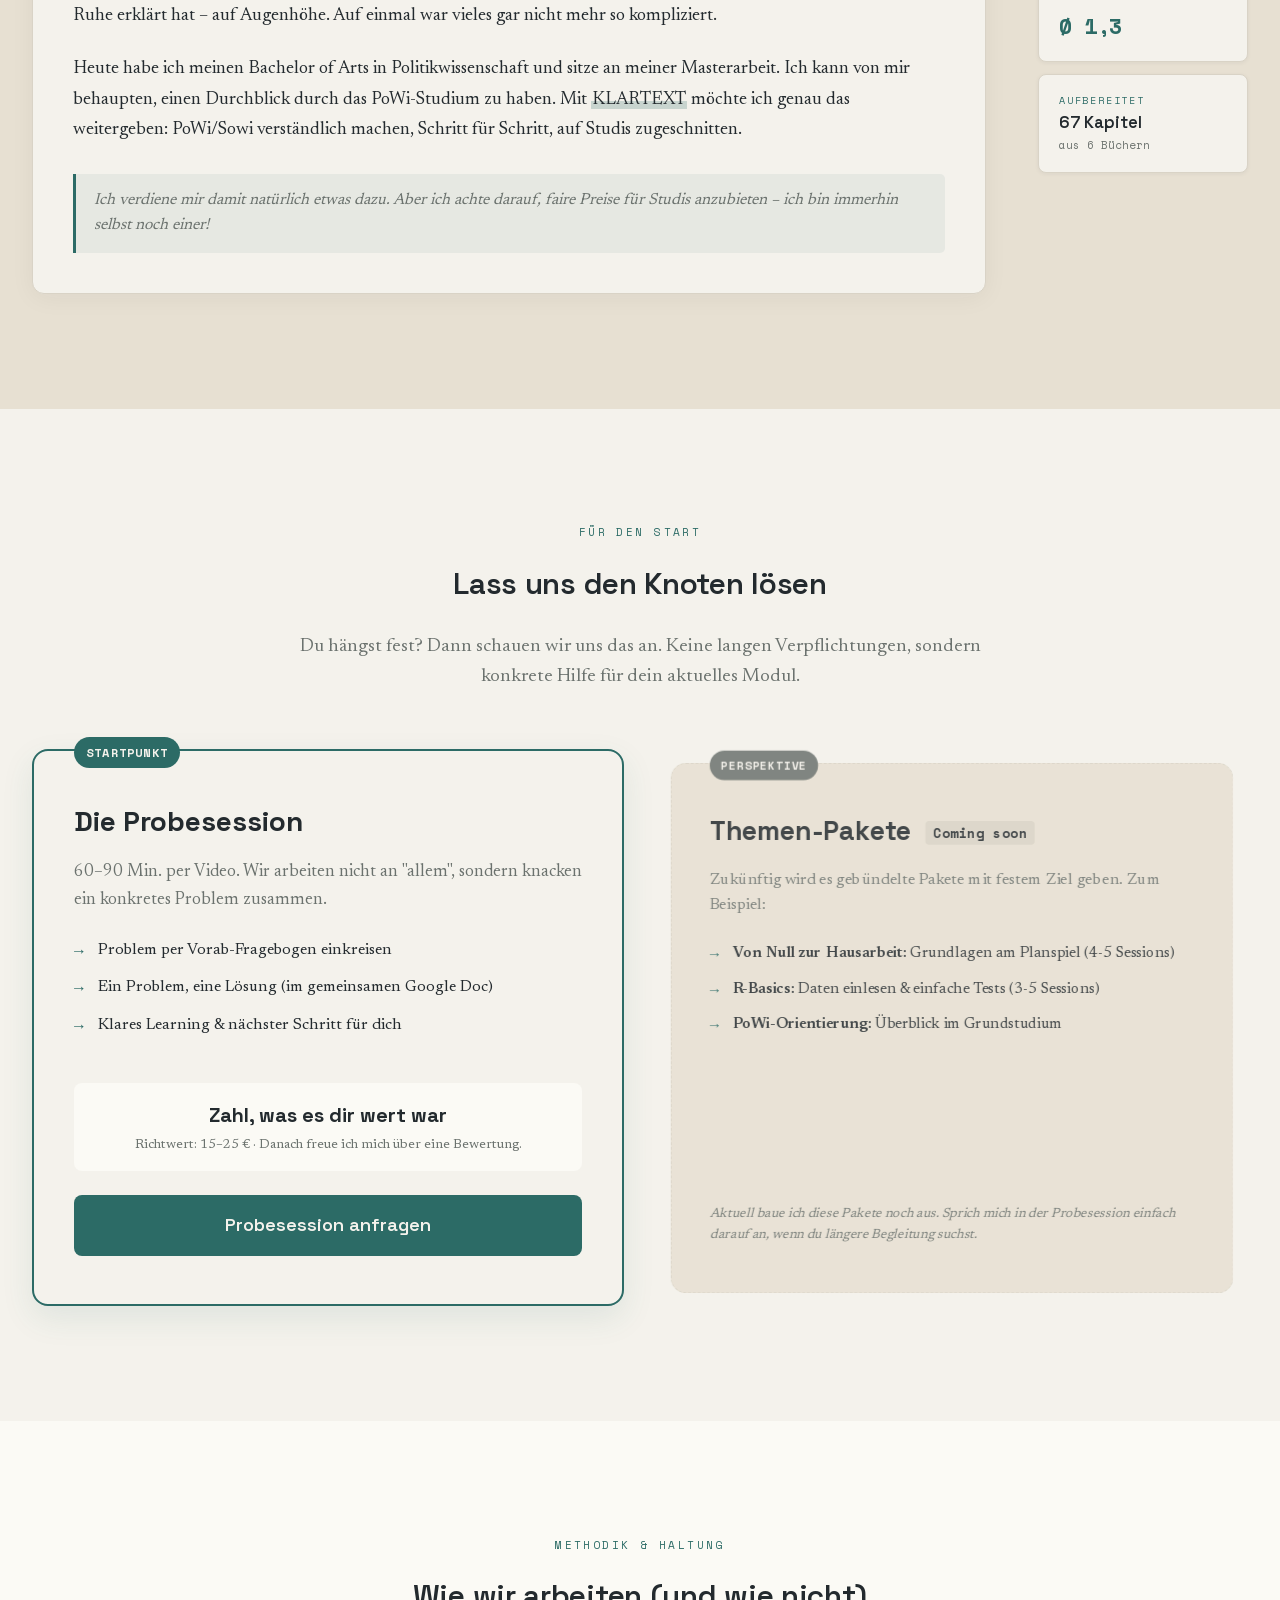
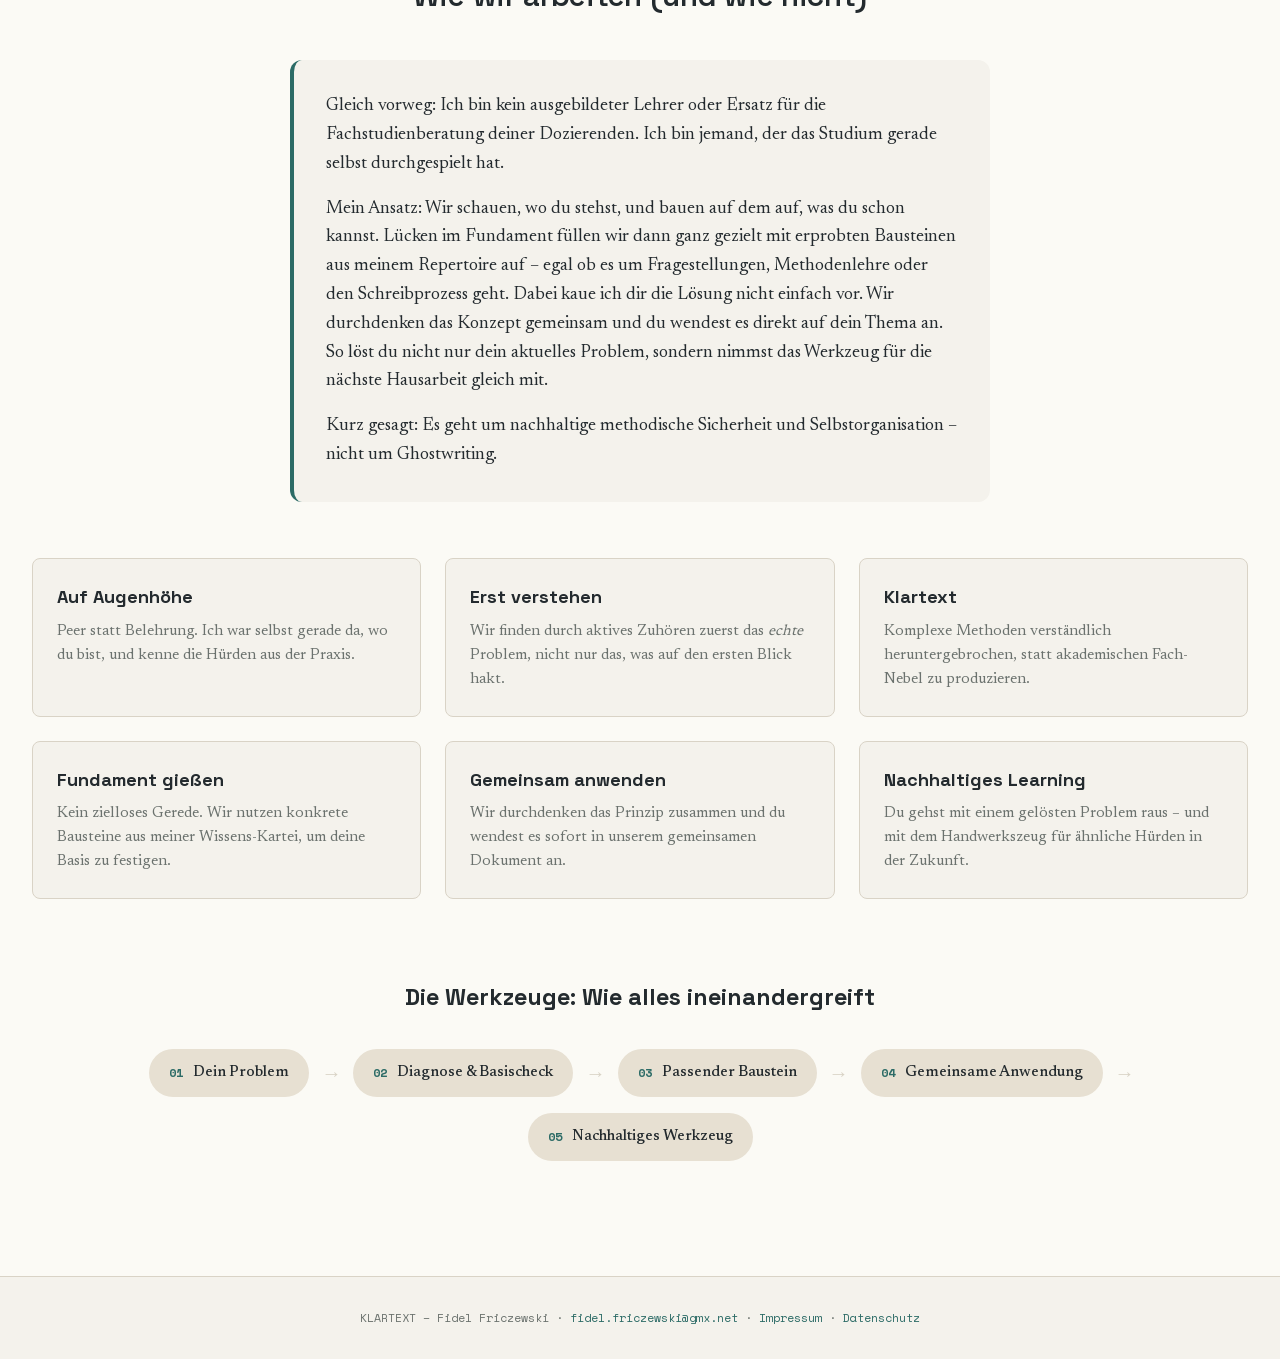
==== commit fa255012: "DSGVO-Absicherung, lokale Fonts, Impressum, Datenschutz, SEO - Google Fonts lokal gehostet (assets/f" ====
--- a/index.html
+++ b/index.html
@@ -6,16 +6,29 @@
     <title>KLARTEXT – Fachcoaching fürs Politik- und Sozialwissenschaftsstudium von Fidel Friczewski</title>
     <meta name="description" content="KLARTEXT - Fachcoaching für Studis (Politik- und Sozialwissenschaften) von Fidel Friczewski (M.Sc.). Verständlich erklärt, auf Augenhöhe, zugeschnitten auf dein Modul.">
     <meta name="theme-color" content="#f4f2ec">
-    <link rel="preconnect" href="https://fonts.googleapis.com">
-    <link rel="preconnect" href="https://fonts.gstatic.com" crossorigin>
-    <link href="https://fonts.googleapis.com/css2?family=Newsreader:opsz,wght@6..72,400;6..72,500;6..72,600&family=Space+Grotesk:wght@400;500;600;700&family=Space+Mono:wght@400;700&display=swap" rel="stylesheet">
+    <meta name="robots" content="index, follow">
+    <link rel="canonical" href="https://klartext-powi.github.io/website/">
+
+    <!-- Open Graph / Social Media -->
+    <meta property="og:type" content="website">
+    <meta property="og:url" content="https://klartext-powi.github.io/website/">
+    <meta property="og:title" content="KLARTEXT – Fachcoaching fürs PoWi- & Sowi-Studium">
+    <meta property="og:description" content="Fachcoaching für Studis (Politik- und Sozialwissenschaften) von Fidel Friczewski. Verständlich erklärt, auf Augenhöhe, zugeschnitten auf dein Modul.">
+    <meta property="og:site_name" content="KLARTEXT">
+    <meta property="og:image" content="https://klartext-powi.github.io/website/assets/wordmark/klartext-wordmark-light.png">
+    <meta name="twitter:card" content="summary">
+    <meta name="twitter:title" content="KLARTEXT – Fachcoaching fürs PoWi- & Sowi-Studium">
+    <meta name="twitter:description" content="Fachcoaching für Studis von Fidel Friczewski. Verständlich erklärt, auf Augenhöhe.">
+
+    <link rel="stylesheet" href="fonts.css">
     <link rel="stylesheet" href="style.css">
 
-    <link rel="icon" type="image/svg+xml" href="assets/svg/KLARTEXT-Icon-light.svg">
-    <link rel="icon" type="image/png" sizes="32x32" href="assets/icon/klartext-icon-light-32.png">
-    <link rel="icon" type="image/png" sizes="16x16" href="assets/icon/klartext-icon-light-16.png">
+    <!-- Favicons -->
+    <link rel="icon" type="image/svg+xml" href="assets/svg/KLARTEXT-Icon-dark.svg">
+    <link rel="icon" type="image/png" sizes="32x32" href="assets/icon/klartext-icon-dark-32.png">
+    <link rel="icon" type="image/png" sizes="16x16" href="assets/icon/klartext-icon-dark-16.png">
     <link rel="shortcut icon" href="assets/favicon.ico">
-    <link rel="apple-touch-icon" sizes="180x180" href="assets/icon/klartext-icon-light-180.png">
+    <link rel="apple-touch-icon" sizes="180x180" href="assets/icon/klartext-icon-dark-180.png">
     <meta name="apple-mobile-web-app-title" content="KLARTEXT">
     <script async src="https://tally.so/widgets/embed.js"></script>
 
@@ -26,9 +39,8 @@
   <!-- NAV -->
   <header class="site-header" id="site-header">
     <div class="nav-container">
-      
+
       <a href="#" class="nav-brand">
-        <img src="assets/svg/KLARTEXT-Icon-light.svg" alt="KLARTEXT Icon" class="nav-icon">
         <img src="assets/svg/KLARTEXT-Logo.svg" alt="KLARTEXT" class="nav-wordmark">
       </a>
 
@@ -37,6 +49,10 @@
         <a href="#angebot">Angebot</a>
         <a href="#prinzipien">Ansatz</a>
       </nav>
+
+      <div class="nav-actions">
+        <a href="#tally-open=xX6OPv&tally-layout=modal&tally-width=600&tally-hide-title=1&tally-emoji-text=👋&tally-emoji-animation=wave" class="nav-cta">Session buchen</a>
+      </div>
 
     </div>
   </header>
@@ -240,7 +256,7 @@
 
   <!-- FOOTER placeholder -->
   <footer class="site-footer">
-    <p>KLARTEXT – Fidel Friczewski · <a href="mailto:klartext-powi@outlook.de">klartext-powi@outlook.de</a></p>
+    <p>KLARTEXT – Fidel Friczewski · <a href="mailto:fidel.friczewski@gmx.net">fidel.friczewski@gmx.net</a> · <a href="impressum.html">Impressum</a> · <a href="datenschutz.html">Datenschutz</a></p>
   </footer>
 
   <script>
--- a/fonts.css
+++ b/fonts.css
@@ -0,0 +1,243 @@
+/* vietnamese */
+@font-face {
+  font-family: 'Newsreader';
+  font-style: normal;
+  font-weight: 400;
+  font-display: swap;
+  src: url(assets/fonts/cY9AfjOCX1hbuyalUrK439HyjIJFJpeBZQ.woff2) format('woff2');
+  unicode-range: U+0102-0103, U+0110-0111, U+0128-0129, U+0168-0169, U+01A0-01A1, U+01AF-01B0, U+0300-0301, U+0303-0304, U+0308-0309, U+0323, U+0329, U+1EA0-1EF9, U+20AB;
+}
+/* latin-ext */
+@font-face {
+  font-family: 'Newsreader';
+  font-style: normal;
+  font-weight: 400;
+  font-display: swap;
+  src: url(assets/fonts/cY9AfjOCX1hbuyalUrK439DyjIJFJpeBZQ.woff2) format('woff2');
+  unicode-range: U+0100-02BA, U+02BD-02C5, U+02C7-02CC, U+02CE-02D7, U+02DD-02FF, U+0304, U+0308, U+0329, U+1D00-1DBF, U+1E00-1E9F, U+1EF2-1EFF, U+2020, U+20A0-20AB, U+20AD-20C0, U+2113, U+2C60-2C7F, U+A720-A7FF;
+}
+/* latin */
+@font-face {
+  font-family: 'Newsreader';
+  font-style: normal;
+  font-weight: 400;
+  font-display: swap;
+  src: url(assets/fonts/cY9AfjOCX1hbuyalUrK4397yjIJFJpc.woff2) format('woff2');
+  unicode-range: U+0000-00FF, U+0131, U+0152-0153, U+02BB-02BC, U+02C6, U+02DA, U+02DC, U+0304, U+0308, U+0329, U+2000-206F, U+20AC, U+2122, U+2191, U+2193, U+2212, U+2215, U+FEFF, U+FFFD;
+}
+/* vietnamese */
+@font-face {
+  font-family: 'Newsreader';
+  font-style: normal;
+  font-weight: 500;
+  font-display: swap;
+  src: url(assets/fonts/cY9AfjOCX1hbuyalUrK439HyjIJFJpeBZQ.woff2) format('woff2');
+  unicode-range: U+0102-0103, U+0110-0111, U+0128-0129, U+0168-0169, U+01A0-01A1, U+01AF-01B0, U+0300-0301, U+0303-0304, U+0308-0309, U+0323, U+0329, U+1EA0-1EF9, U+20AB;
+}
+/* latin-ext */
+@font-face {
+  font-family: 'Newsreader';
+  font-style: normal;
+  font-weight: 500;
+  font-display: swap;
+  src: url(assets/fonts/cY9AfjOCX1hbuyalUrK439DyjIJFJpeBZQ.woff2) format('woff2');
+  unicode-range: U+0100-02BA, U+02BD-02C5, U+02C7-02CC, U+02CE-02D7, U+02DD-02FF, U+0304, U+0308, U+0329, U+1D00-1DBF, U+1E00-1E9F, U+1EF2-1EFF, U+2020, U+20A0-20AB, U+20AD-20C0, U+2113, U+2C60-2C7F, U+A720-A7FF;
+}
+/* latin */
+@font-face {
+  font-family: 'Newsreader';
+  font-style: normal;
+  font-weight: 500;
+  font-display: swap;
+  src: url(assets/fonts/cY9AfjOCX1hbuyalUrK4397yjIJFJpc.woff2) format('woff2');
+  unicode-range: U+0000-00FF, U+0131, U+0152-0153, U+02BB-02BC, U+02C6, U+02DA, U+02DC, U+0304, U+0308, U+0329, U+2000-206F, U+20AC, U+2122, U+2191, U+2193, U+2212, U+2215, U+FEFF, U+FFFD;
+}
+/* vietnamese */
+@font-face {
+  font-family: 'Newsreader';
+  font-style: normal;
+  font-weight: 600;
+  font-display: swap;
+  src: url(assets/fonts/cY9AfjOCX1hbuyalUrK439HyjIJFJpeBZQ.woff2) format('woff2');
+  unicode-range: U+0102-0103, U+0110-0111, U+0128-0129, U+0168-0169, U+01A0-01A1, U+01AF-01B0, U+0300-0301, U+0303-0304, U+0308-0309, U+0323, U+0329, U+1EA0-1EF9, U+20AB;
+}
+/* latin-ext */
+@font-face {
+  font-family: 'Newsreader';
+  font-style: normal;
+  font-weight: 600;
+  font-display: swap;
+  src: url(assets/fonts/cY9AfjOCX1hbuyalUrK439DyjIJFJpeBZQ.woff2) format('woff2');
+  unicode-range: U+0100-02BA, U+02BD-02C5, U+02C7-02CC, U+02CE-02D7, U+02DD-02FF, U+0304, U+0308, U+0329, U+1D00-1DBF, U+1E00-1E9F, U+1EF2-1EFF, U+2020, U+20A0-20AB, U+20AD-20C0, U+2113, U+2C60-2C7F, U+A720-A7FF;
+}
+/* latin */
+@font-face {
+  font-family: 'Newsreader';
+  font-style: normal;
+  font-weight: 600;
+  font-display: swap;
+  src: url(assets/fonts/cY9AfjOCX1hbuyalUrK4397yjIJFJpc.woff2) format('woff2');
+  unicode-range: U+0000-00FF, U+0131, U+0152-0153, U+02BB-02BC, U+02C6, U+02DA, U+02DC, U+0304, U+0308, U+0329, U+2000-206F, U+20AC, U+2122, U+2191, U+2193, U+2212, U+2215, U+FEFF, U+FFFD;
+}
+/* vietnamese */
+@font-face {
+  font-family: 'Space Grotesk';
+  font-style: normal;
+  font-weight: 400;
+  font-display: swap;
+  src: url(assets/fonts/V8mDoQDjQSkFtoMM3T6r8E7mPb54C_k3HqUtEw.woff2) format('woff2');
+  unicode-range: U+0102-0103, U+0110-0111, U+0128-0129, U+0168-0169, U+01A0-01A1, U+01AF-01B0, U+0300-0301, U+0303-0304, U+0308-0309, U+0323, U+0329, U+1EA0-1EF9, U+20AB;
+}
+/* latin-ext */
+@font-face {
+  font-family: 'Space Grotesk';
+  font-style: normal;
+  font-weight: 400;
+  font-display: swap;
+  src: url(assets/fonts/V8mDoQDjQSkFtoMM3T6r8E7mPb94C_k3HqUtEw.woff2) format('woff2');
+  unicode-range: U+0100-02BA, U+02BD-02C5, U+02C7-02CC, U+02CE-02D7, U+02DD-02FF, U+0304, U+0308, U+0329, U+1D00-1DBF, U+1E00-1E9F, U+1EF2-1EFF, U+2020, U+20A0-20AB, U+20AD-20C0, U+2113, U+2C60-2C7F, U+A720-A7FF;
+}
+/* latin */
+@font-face {
+  font-family: 'Space Grotesk';
+  font-style: normal;
+  font-weight: 400;
+  font-display: swap;
+  src: url(assets/fonts/V8mDoQDjQSkFtoMM3T6r8E7mPbF4C_k3HqU.woff2) format('woff2');
+  unicode-range: U+0000-00FF, U+0131, U+0152-0153, U+02BB-02BC, U+02C6, U+02DA, U+02DC, U+0304, U+0308, U+0329, U+2000-206F, U+20AC, U+2122, U+2191, U+2193, U+2212, U+2215, U+FEFF, U+FFFD;
+}
+/* vietnamese */
+@font-face {
+  font-family: 'Space Grotesk';
+  font-style: normal;
+  font-weight: 500;
+  font-display: swap;
+  src: url(assets/fonts/V8mDoQDjQSkFtoMM3T6r8E7mPb54C_k3HqUtEw.woff2) format('woff2');
+  unicode-range: U+0102-0103, U+0110-0111, U+0128-0129, U+0168-0169, U+01A0-01A1, U+01AF-01B0, U+0300-0301, U+0303-0304, U+0308-0309, U+0323, U+0329, U+1EA0-1EF9, U+20AB;
+}
+/* latin-ext */
+@font-face {
+  font-family: 'Space Grotesk';
+  font-style: normal;
+  font-weight: 500;
+  font-display: swap;
+  src: url(assets/fonts/V8mDoQDjQSkFtoMM3T6r8E7mPb94C_k3HqUtEw.woff2) format('woff2');
+  unicode-range: U+0100-02BA, U+02BD-02C5, U+02C7-02CC, U+02CE-02D7, U+02DD-02FF, U+0304, U+0308, U+0329, U+1D00-1DBF, U+1E00-1E9F, U+1EF2-1EFF, U+2020, U+20A0-20AB, U+20AD-20C0, U+2113, U+2C60-2C7F, U+A720-A7FF;
+}
+/* latin */
+@font-face {
+  font-family: 'Space Grotesk';
+  font-style: normal;
+  font-weight: 500;
+  font-display: swap;
+  src: url(assets/fonts/V8mDoQDjQSkFtoMM3T6r8E7mPbF4C_k3HqU.woff2) format('woff2');
+  unicode-range: U+0000-00FF, U+0131, U+0152-0153, U+02BB-02BC, U+02C6, U+02DA, U+02DC, U+0304, U+0308, U+0329, U+2000-206F, U+20AC, U+2122, U+2191, U+2193, U+2212, U+2215, U+FEFF, U+FFFD;
+}
+/* vietnamese */
+@font-face {
+  font-family: 'Space Grotesk';
+  font-style: normal;
+  font-weight: 600;
+  font-display: swap;
+  src: url(assets/fonts/V8mDoQDjQSkFtoMM3T6r8E7mPb54C_k3HqUtEw.woff2) format('woff2');
+  unicode-range: U+0102-0103, U+0110-0111, U+0128-0129, U+0168-0169, U+01A0-01A1, U+01AF-01B0, U+0300-0301, U+0303-0304, U+0308-0309, U+0323, U+0329, U+1EA0-1EF9, U+20AB;
+}
+/* latin-ext */
+@font-face {
+  font-family: 'Space Grotesk';
+  font-style: normal;
+  font-weight: 600;
+  font-display: swap;
+  src: url(assets/fonts/V8mDoQDjQSkFtoMM3T6r8E7mPb94C_k3HqUtEw.woff2) format('woff2');
+  unicode-range: U+0100-02BA, U+02BD-02C5, U+02C7-02CC, U+02CE-02D7, U+02DD-02FF, U+0304, U+0308, U+0329, U+1D00-1DBF, U+1E00-1E9F, U+1EF2-1EFF, U+2020, U+20A0-20AB, U+20AD-20C0, U+2113, U+2C60-2C7F, U+A720-A7FF;
+}
+/* latin */
+@font-face {
+  font-family: 'Space Grotesk';
+  font-style: normal;
+  font-weight: 600;
+  font-display: swap;
+  src: url(assets/fonts/V8mDoQDjQSkFtoMM3T6r8E7mPbF4C_k3HqU.woff2) format('woff2');
+  unicode-range: U+0000-00FF, U+0131, U+0152-0153, U+02BB-02BC, U+02C6, U+02DA, U+02DC, U+0304, U+0308, U+0329, U+2000-206F, U+20AC, U+2122, U+2191, U+2193, U+2212, U+2215, U+FEFF, U+FFFD;
+}
+/* vietnamese */
+@font-face {
+  font-family: 'Space Grotesk';
+  font-style: normal;
+  font-weight: 700;
+  font-display: swap;
+  src: url(assets/fonts/V8mDoQDjQSkFtoMM3T6r8E7mPb54C_k3HqUtEw.woff2) format('woff2');
+  unicode-range: U+0102-0103, U+0110-0111, U+0128-0129, U+0168-0169, U+01A0-01A1, U+01AF-01B0, U+0300-0301, U+0303-0304, U+0308-0309, U+0323, U+0329, U+1EA0-1EF9, U+20AB;
+}
+/* latin-ext */
+@font-face {
+  font-family: 'Space Grotesk';
+  font-style: normal;
+  font-weight: 700;
+  font-display: swap;
+  src: url(assets/fonts/V8mDoQDjQSkFtoMM3T6r8E7mPb94C_k3HqUtEw.woff2) format('woff2');
+  unicode-range: U+0100-02BA, U+02BD-02C5, U+02C7-02CC, U+02CE-02D7, U+02DD-02FF, U+0304, U+0308, U+0329, U+1D00-1DBF, U+1E00-1E9F, U+1EF2-1EFF, U+2020, U+20A0-20AB, U+20AD-20C0, U+2113, U+2C60-2C7F, U+A720-A7FF;
+}
+/* latin */
+@font-face {
+  font-family: 'Space Grotesk';
+  font-style: normal;
+  font-weight: 700;
+  font-display: swap;
+  src: url(assets/fonts/V8mDoQDjQSkFtoMM3T6r8E7mPbF4C_k3HqU.woff2) format('woff2');
+  unicode-range: U+0000-00FF, U+0131, U+0152-0153, U+02BB-02BC, U+02C6, U+02DA, U+02DC, U+0304, U+0308, U+0329, U+2000-206F, U+20AC, U+2122, U+2191, U+2193, U+2212, U+2215, U+FEFF, U+FFFD;
+}
+/* vietnamese */
+@font-face {
+  font-family: 'Space Mono';
+  font-style: normal;
+  font-weight: 400;
+  font-display: swap;
+  src: url(assets/fonts/i7dPIFZifjKcF5UAWdDRYE58RXi4EwSsbg.woff2) format('woff2');
+  unicode-range: U+0102-0103, U+0110-0111, U+0128-0129, U+0168-0169, U+01A0-01A1, U+01AF-01B0, U+0300-0301, U+0303-0304, U+0308-0309, U+0323, U+0329, U+1EA0-1EF9, U+20AB;
+}
+/* latin-ext */
+@font-face {
+  font-family: 'Space Mono';
+  font-style: normal;
+  font-weight: 400;
+  font-display: swap;
+  src: url(assets/fonts/i7dPIFZifjKcF5UAWdDRYE98RXi4EwSsbg.woff2) format('woff2');
+  unicode-range: U+0100-02BA, U+02BD-02C5, U+02C7-02CC, U+02CE-02D7, U+02DD-02FF, U+0304, U+0308, U+0329, U+1D00-1DBF, U+1E00-1E9F, U+1EF2-1EFF, U+2020, U+20A0-20AB, U+20AD-20C0, U+2113, U+2C60-2C7F, U+A720-A7FF;
+}
+/* latin */
+@font-face {
+  font-family: 'Space Mono';
+  font-style: normal;
+  font-weight: 400;
+  font-display: swap;
+  src: url(assets/fonts/i7dPIFZifjKcF5UAWdDRYEF8RXi4EwQ.woff2) format('woff2');
+  unicode-range: U+0000-00FF, U+0131, U+0152-0153, U+02BB-02BC, U+02C6, U+02DA, U+02DC, U+0304, U+0308, U+0329, U+2000-206F, U+20AC, U+2122, U+2191, U+2193, U+2212, U+2215, U+FEFF, U+FFFD;
+}
+/* vietnamese */
+@font-face {
+  font-family: 'Space Mono';
+  font-style: normal;
+  font-weight: 700;
+  font-display: swap;
+  src: url(assets/fonts/i7dMIFZifjKcF5UAWdDRaPpZUFqaHi6WZ3S_Yg.woff2) format('woff2');
+  unicode-range: U+0102-0103, U+0110-0111, U+0128-0129, U+0168-0169, U+01A0-01A1, U+01AF-01B0, U+0300-0301, U+0303-0304, U+0308-0309, U+0323, U+0329, U+1EA0-1EF9, U+20AB;
+}
+/* latin-ext */
+@font-face {
+  font-family: 'Space Mono';
+  font-style: normal;
+  font-weight: 700;
+  font-display: swap;
+  src: url(assets/fonts/i7dMIFZifjKcF5UAWdDRaPpZUFuaHi6WZ3S_Yg.woff2) format('woff2');
+  unicode-range: U+0100-02BA, U+02BD-02C5, U+02C7-02CC, U+02CE-02D7, U+02DD-02FF, U+0304, U+0308, U+0329, U+1D00-1DBF, U+1E00-1E9F, U+1EF2-1EFF, U+2020, U+20A0-20AB, U+20AD-20C0, U+2113, U+2C60-2C7F, U+A720-A7FF;
+}
+/* latin */
+@font-face {
+  font-family: 'Space Mono';
+  font-style: normal;
+  font-weight: 700;
+  font-display: swap;
+  src: url(assets/fonts/i7dMIFZifjKcF5UAWdDRaPpZUFWaHi6WZ3Q.woff2) format('woff2');
+  unicode-range: U+0000-00FF, U+0131, U+0152-0153, U+02BB-02BC, U+02C6, U+02DA, U+02DC, U+0304, U+0308, U+0329, U+2000-206F, U+20AC, U+2122, U+2191, U+2193, U+2212, U+2215, U+FEFF, U+FFFD;
+}
--- a/style.css
+++ b/style.css
@@ -85,29 +85,28 @@
 .nav-container {
   max-width: var(--container);
   margin: 0 auto;
-  padding: 0 24px;
-  display: flex;
-  justify-content: space-between;
+  padding: 0 clamp(12px, 2vw, 24px);
+  display: grid;
+  grid-template-columns: 1fr auto 1fr;
   align-items: center;
 }
 
 .nav-brand {
   display: flex;
   align-items: center;
-  gap: 12px;
-}
-
-/* Das dauerhafte Favicon */
-.nav-icon {
-  width: 32px;
-  height: 32px;
-  display: block;
+}
+
+.nav-actions {
+  display: flex;
+  justify-content: flex-end;
+  align-items: center;
 }
 
 /* Das kleine Wordmark (anfangs versteckt) */
 .nav-wordmark {
-  height: 22px;
+  height: 40px;
   width: auto;
+  max-width: none;
   display: block;
   opacity: 0;
   transform: translateX(-15px);
@@ -141,7 +140,18 @@
   color: var(--petrol);
 }
 
+.nav-cta {
+  background: var(--petrol);
+  color: var(--papier) !important;
+  padding: 7px 16px;
+  border-radius: 20px;
+  transition: opacity 0.2s ease !important;
+}
+.nav-cta:hover { opacity: 0.85; color: var(--papier) !important; }
+
 @media (max-width: 600px) {
+  .nav-container { grid-template-columns: 1fr auto; }
+  .nav-actions { display: none; }
   .site-nav { gap: 16px; }
   .site-nav a { font-size: 12px; }
 }
@@ -796,3 +806,50 @@
   color: var(--nebel);
 }
 .site-footer a { color: var(--petrol); }
+
+/* ─── IMPRESSUM / DATENSCHUTZ ───────────────────────────── */
+.section-legal {
+  padding: clamp(48px, 8vw, 100px) 0 clamp(64px, 10vw, 120px);
+  max-width: 740px;
+  margin: 0 auto;
+}
+
+.section-legal h1 {
+  font-family: var(--font-display);
+  font-size: clamp(28px, 4vw, 38px);
+  font-weight: 600;
+  color: var(--tinte);
+  margin-bottom: 40px;
+}
+
+.section-legal h2 {
+  font-family: var(--font-display);
+  font-size: 18px;
+  font-weight: 600;
+  color: var(--tinte);
+  margin: 36px 0 10px;
+}
+
+.section-legal p,
+.section-legal li {
+  font-size: 16px;
+  line-height: 1.7;
+  color: var(--nebel);
+  margin-bottom: 12px;
+}
+
+.section-legal ul {
+  padding-left: 20px;
+  margin-bottom: 12px;
+}
+
+.section-legal a { color: var(--petrol); }
+
+.legal-intro {
+  font-family: var(--font-mono);
+  font-size: 12px;
+  text-transform: uppercase;
+  letter-spacing: .1em;
+  color: var(--nebel);
+  margin-bottom: 48px !important;
+}
